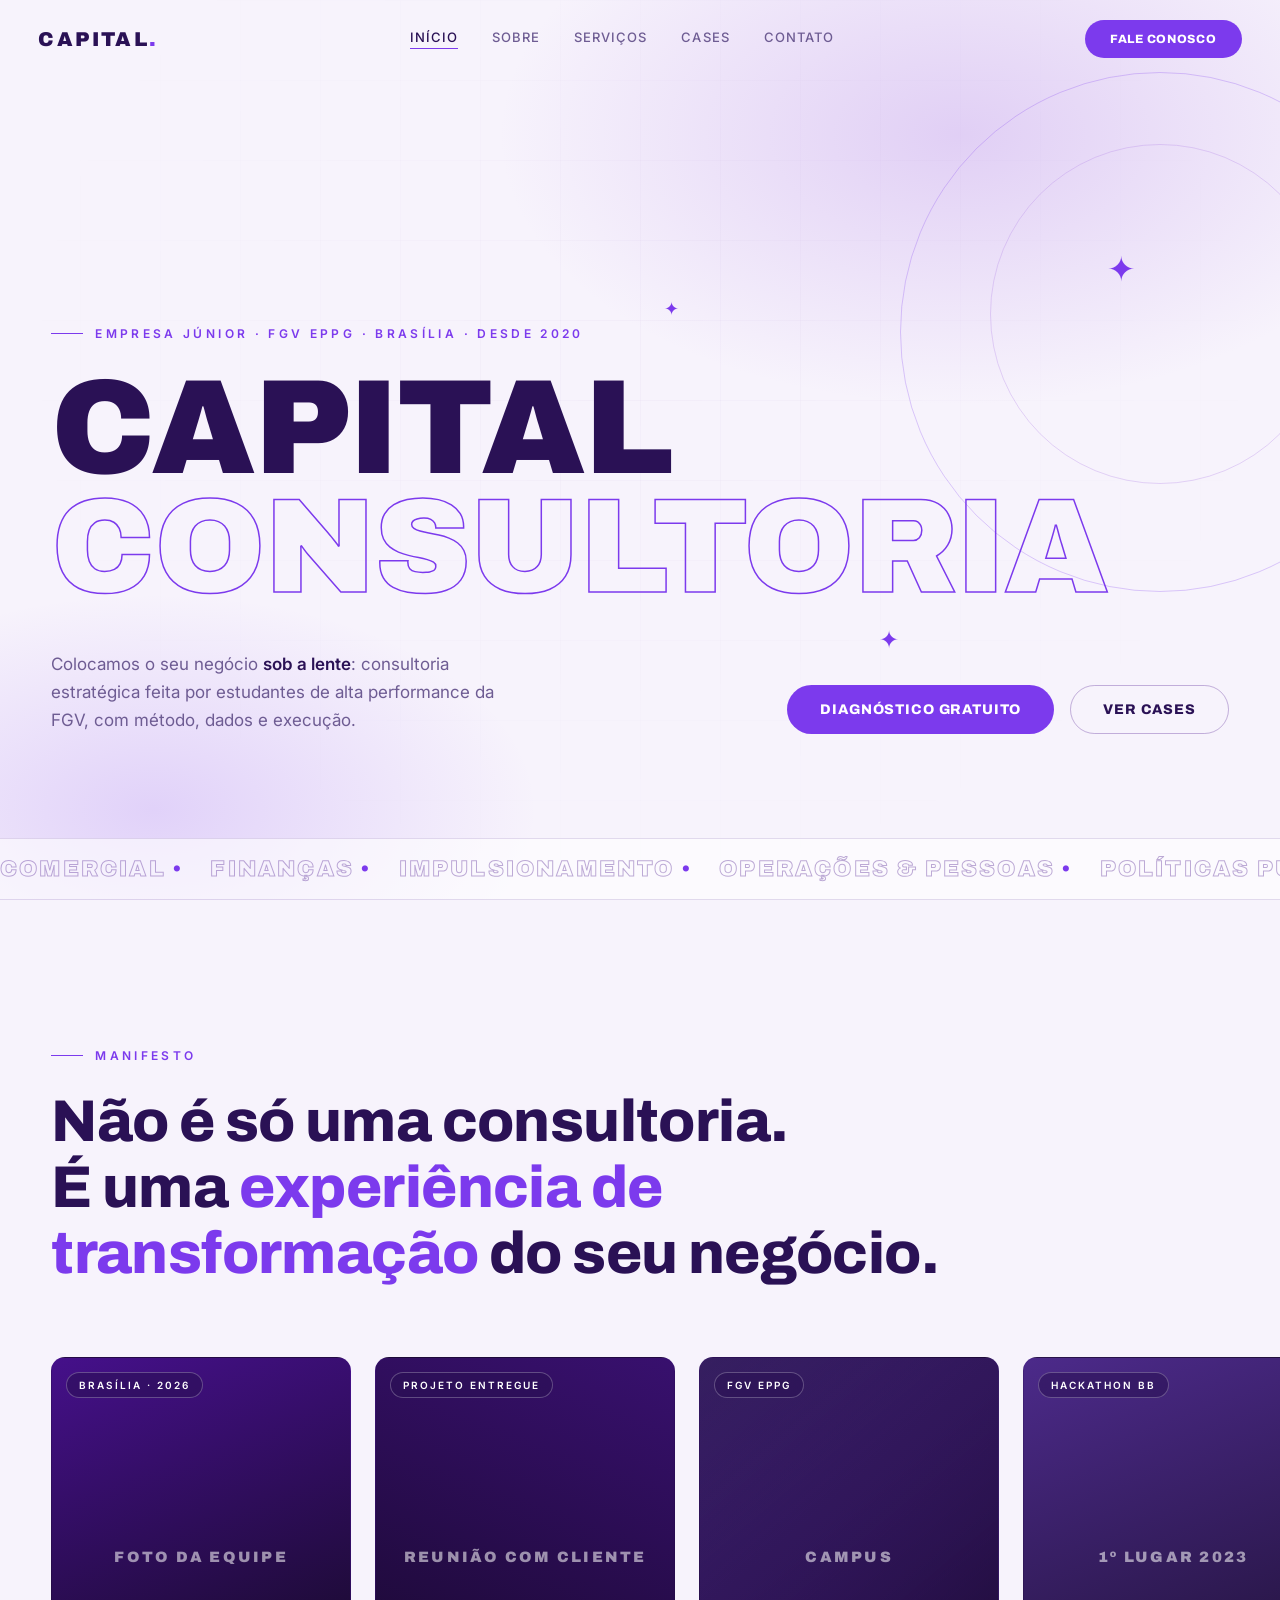
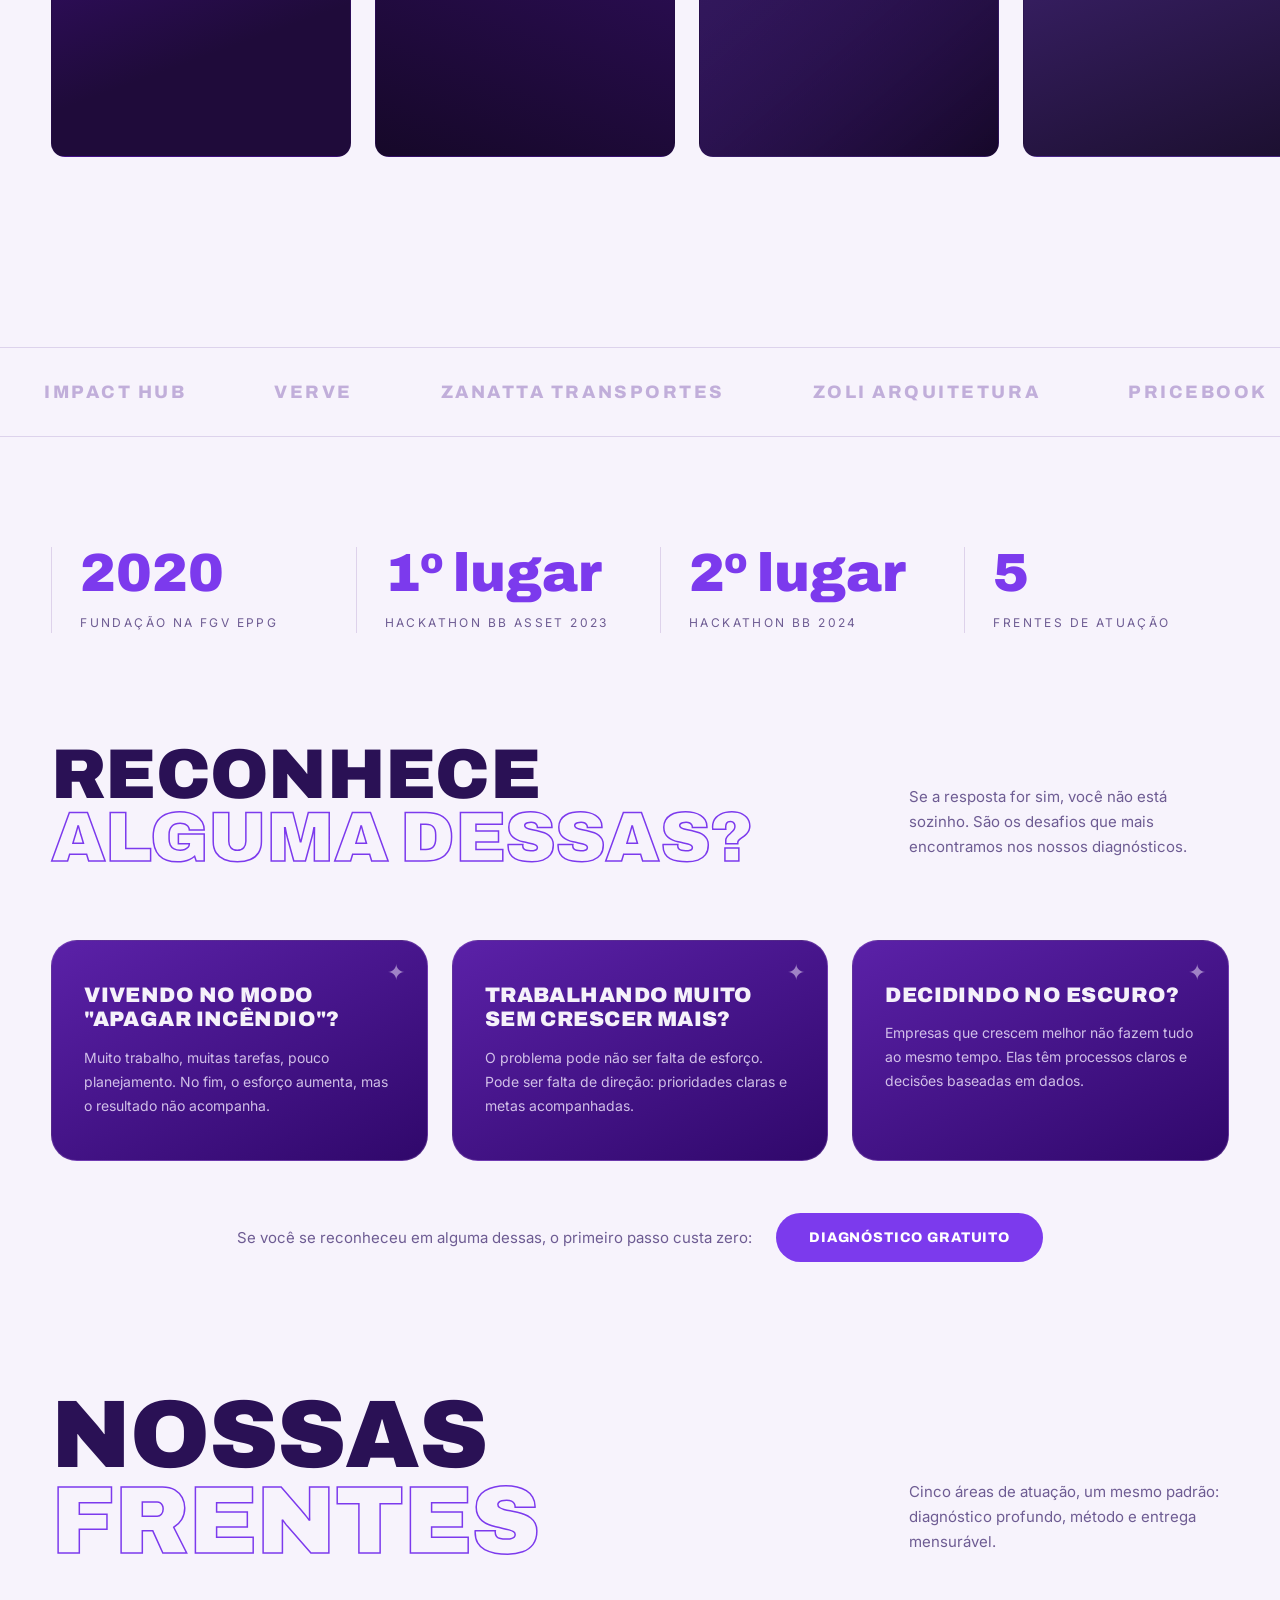
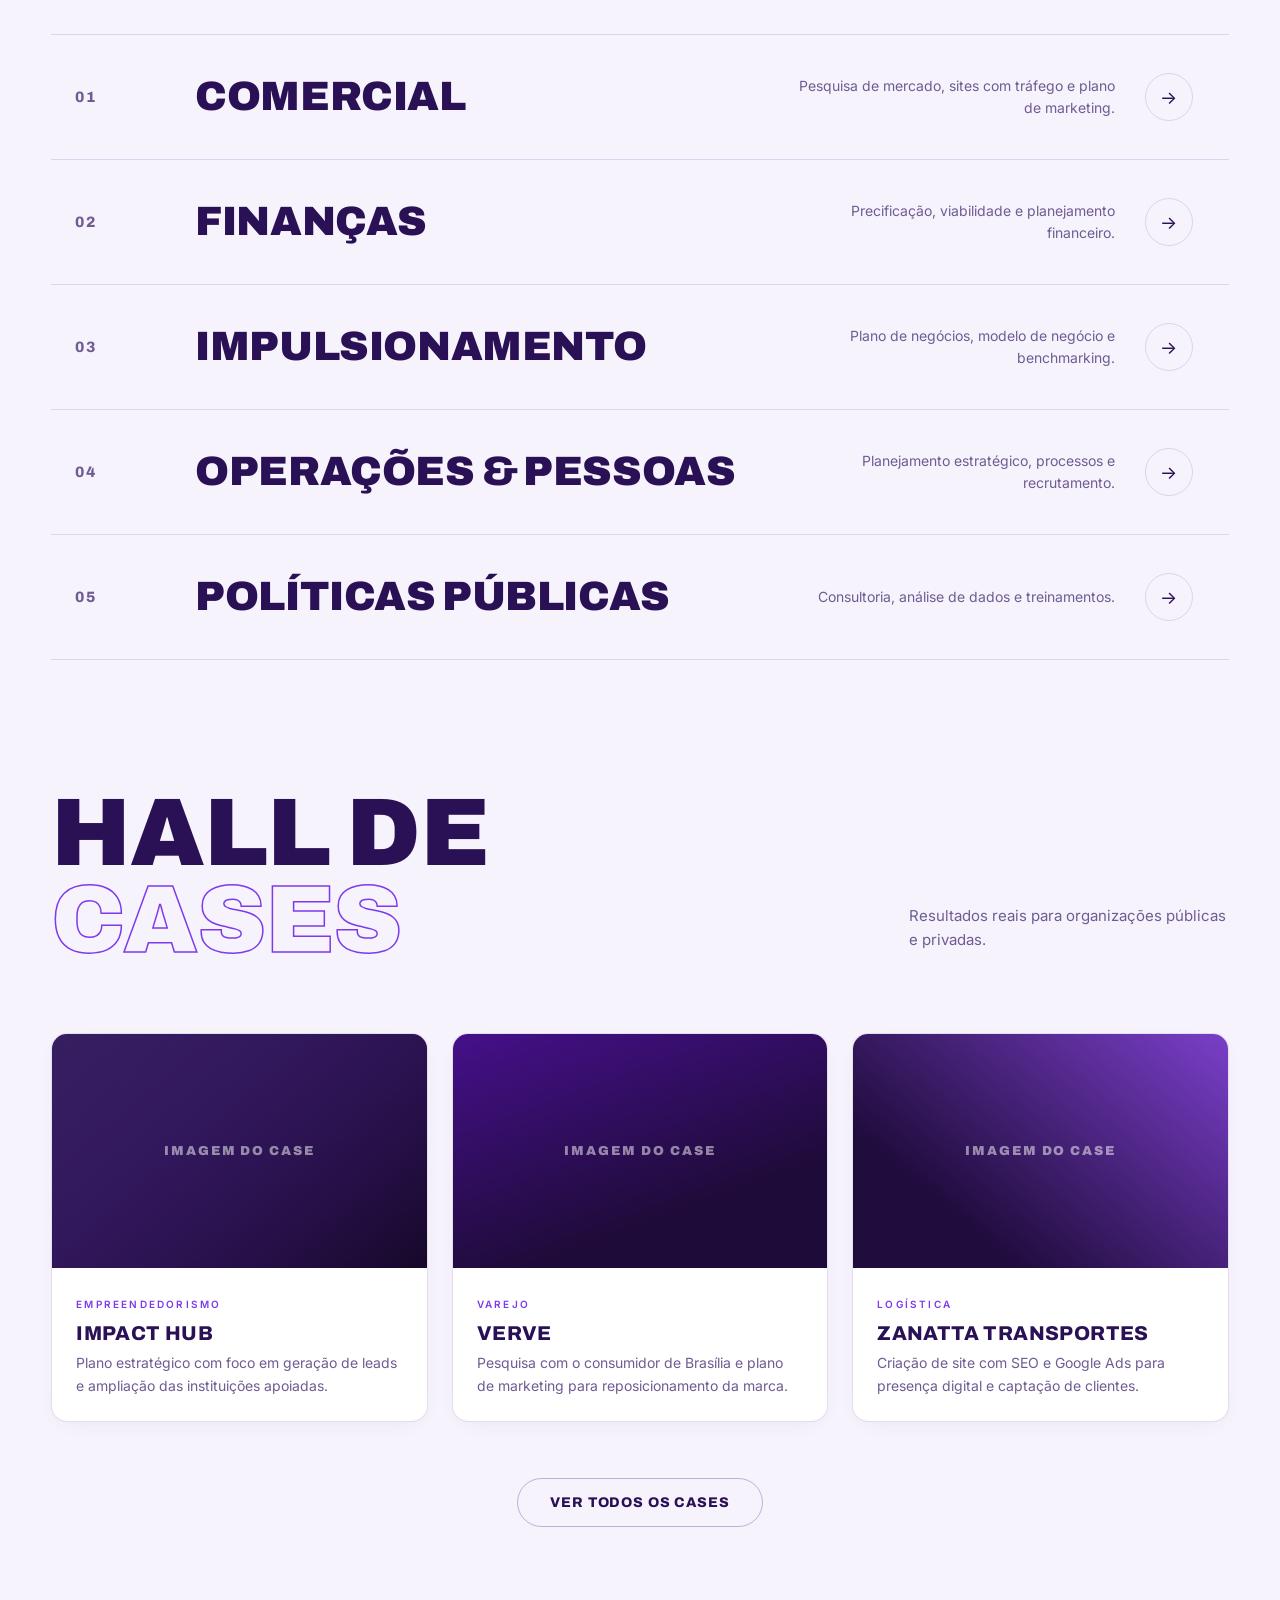
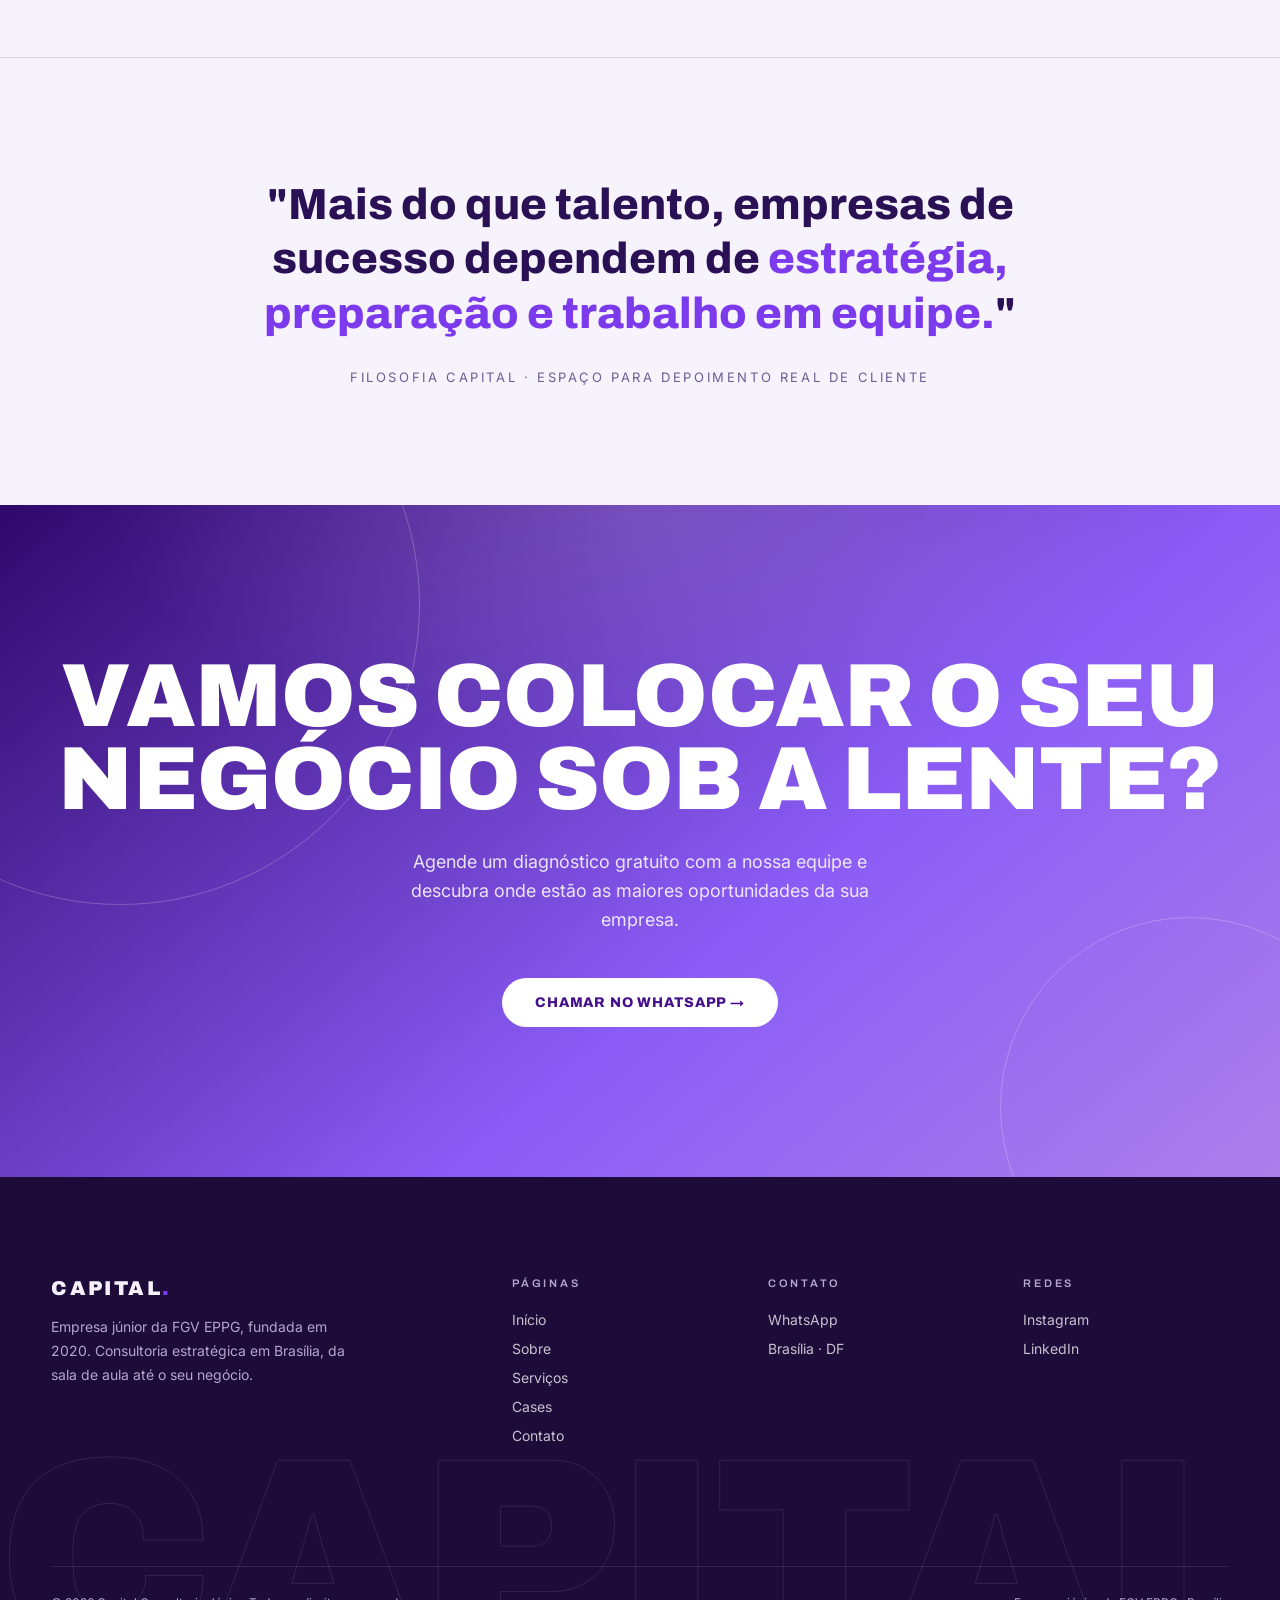
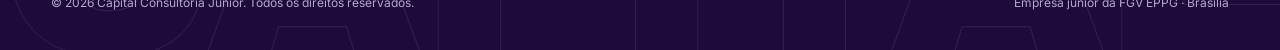
==== index.html @ 6ed82683 "Commit base" ====
<!DOCTYPE html>
<html lang="pt-BR">
<head>
<meta charset="UTF-8">
<meta name="viewport" content="width=device-width, initial-scale=1.0">
<title>Capital Consultoria Júnior — Empresa Júnior FGV EPPG em Brasília</title>
<meta name="description" content="Consultoria estratégica em Comercial, Finanças, Impulsionamento de Negócios, Operações e Políticas Públicas. Empresa júnior da FGV EPPG, Brasília, desde 2020.">
<link rel="preconnect" href="https://fonts.googleapis.com">
<link rel="preconnect" href="https://fonts.gstatic.com" crossorigin>
<link href="https://fonts.googleapis.com/css2?family=Archivo:wght@400;600;800;900&family=Inter:wght@400;500;600&display=swap" rel="stylesheet">
<link rel="stylesheet" href="/css/style.css">
</head>
<body>
<nav id="nav">
  <div class="nav-inner">
    <a href="/" class="logo">CAPITAL<span>.</span></a>
    <div class="nav-links">
      <a href="/" class="active">Início</a>
      <a href="/sobre" >Sobre</a>
      <a href="/servicos" >Serviços</a>
      <a href="/cases" >Cases</a>
      <a href="/contato" >Contato</a>
    </div>
    <a href="https://wa.me/556199648454" class="btn btn-primary nav-cta">Fale conosco</a>
    <button class="burger" id="burger" aria-label="Abrir menu">≡</button>
  </div>
</nav>
<div class="mobile-menu" id="mobileMenu">
  <a href="/">Início</a>
  <a href="/sobre">Sobre</a>
  <a href="/servicos">Serviços</a>
  <a href="/cases">Cases</a>
  <a href="/contato">Contato</a>
</div>

<main>
  <header class="hero">
    <div class="hero-bg"></div>
    <div class="hero-grid-lines"></div>
    <div class="lens" style="width:520px;height:520px;top:8%;right:-140px"></div>
    <div class="lens l2" style="width:340px;height:340px;top:16%;right:-50px"></div>
    <div class="wrap hero-content">
      <span class="spark" style="top:-70px;right:8%;font-size:34px">✦</span>
      <span class="spark" style="top:-20px;left:52%;font-size:18px;animation-delay:1.1s">✦</span>
      <span class="spark" style="bottom:120px;right:28%;font-size:24px;animation-delay:2s">✦</span>
      <span class="eyebrow">Empresa Júnior · FGV EPPG · Brasília · desde 2020</span>
      <h1>
        <span class="line"><span>Capital</span></span>
        <span class="line"><span class="outline">Consultoria</span></span>
      </h1>
      <div class="hero-sub-row">
        <p class="hero-sub">Colocamos o seu negócio <strong>sob a lente</strong>: consultoria estratégica feita por estudantes de alta performance da FGV, com método, dados e execução.</p>
        <div class="hero-ctas">
          <a href="/contato" class="btn btn-primary">Diagnóstico gratuito</a>
          <a href="/cases" class="btn btn-ghost">Ver cases</a>
        </div>
      </div>
    </div>
    <div class="marquee">
      <div class="marquee-track" aria-hidden="true">
        <span>Comercial <b>•</b> Finanças <b>•</b> Impulsionamento <b>•</b> Operações &amp; Pessoas <b>•</b> Políticas Públicas <b>•</b> </span>
        <span>Comercial <b>•</b> Finanças <b>•</b> Impulsionamento <b>•</b> Operações &amp; Pessoas <b>•</b> Políticas Públicas <b>•</b> </span>
      </div>
    </div>
  </header>

  <section class="manifesto">
    <div class="wrap">
      <span class="eyebrow reveal">Manifesto</span>
      <h2 class="reveal" style="margin-top:26px">Não é só uma consultoria.<br>É uma <em>experiência de transformação</em> do seu negócio.</h2>
    </div>
    <div class="strip-wrap">
      <div class="strip" id="strip">
        <div class="polaroid g1"><span class="tag">Brasília · 2026</span><div class="ph">Foto da equipe</div></div>
        <div class="polaroid g2"><span class="tag">Projeto entregue</span><div class="ph">Reunião com cliente</div></div>
        <div class="polaroid g3"><span class="tag">FGV EPPG</span><div class="ph">Campus</div></div>
        <div class="polaroid g4"><span class="tag">Hackathon BB</span><div class="ph">1º lugar 2023</div></div>
        <div class="polaroid g5"><span class="tag">Diretoria Comercial</span><div class="ph">Bastidores</div></div>
        <div class="polaroid g6"><span class="tag">Treinamentos</span><div class="ph">Capacitação</div></div>
        <div class="polaroid g1"><span class="tag">Célula de projetos</span><div class="ph">Time em ação</div></div>
      </div>
    </div>
  </section>

  <div class="logo-marquee">
    <div class="logo-track" aria-hidden="true"><span>Impact Hub</span><span>Verve</span><span>Zanatta Transportes</span><span>Zoli Arquitetura</span><span>Pricebook</span><span>Clínica Holos</span><span>BySolution</span><span>Impact Hub</span><span>Verve</span><span>Zanatta Transportes</span><span>Zoli Arquitetura</span><span>Pricebook</span><span>Clínica Holos</span><span>BySolution</span></div>
  </div>

  <section class="numbers" style="border-top:none">
    <div class="wrap numbers-grid">
      <div class="num-item reveal"><div class="big txt">2020</div><p>Fundação na FGV EPPG</p></div>
      <div class="num-item reveal"><div class="big txt">1º lugar</div><p>Hackathon BB Asset 2023</p></div>
      <div class="num-item reveal"><div class="big txt">2º lugar</div><p>Hackathon BB 2024</p></div>
      <div class="num-item reveal"><div class="big txt">5</div><p>Frentes de atuação</p></div>
    </div>
  </section>

  <section class="pains">
    <div class="wrap">
      <div class="sec-head">
        <h2 class="sec-title reveal" style="font-size:clamp(34px,5.5vw,72px)">Reconhece<br><span class="outline">alguma dessas?</span></h2>
        <p class="note reveal">Se a resposta for sim, você não está sozinho. São os desafios que mais encontramos nos nossos diagnósticos.</p>
      </div>
      <div class="pain-cards">
        <div class="pain reveal"><span class="st">✦</span><h3>Vivendo no modo "apagar incêndio"?</h3><p>Muito trabalho, muitas tarefas, pouco planejamento. No fim, o esforço aumenta, mas o resultado não acompanha.</p></div>
        <div class="pain reveal"><span class="st">✦</span><h3>Trabalhando muito sem crescer mais?</h3><p>O problema pode não ser falta de esforço. Pode ser falta de direção: prioridades claras e metas acompanhadas.</p></div>
        <div class="pain reveal"><span class="st">✦</span><h3>Decidindo no escuro?</h3><p>Empresas que crescem melhor não fazem tudo ao mesmo tempo. Elas têm processos claros e decisões baseadas em dados.</p></div>
      </div>
      <div class="pains-cta reveal">
        <p>Se você se reconheceu em alguma dessas, o primeiro passo custa zero:</p>
        <a href="/contato" class="btn btn-primary">Diagnóstico gratuito</a>
      </div>
    </div>
  </section>

  <section class="section" style="padding-top:0">
    <div class="wrap">
      <div class="sec-head">
        <h2 class="sec-title reveal">Nossas<br><span class="outline">Frentes</span></h2>
        <p class="note reveal">Cinco áreas de atuação, um mesmo padrão: diagnóstico profundo, método e entrega mensurável.</p>
      </div>
      <div class="svc-list reveal">
        <a class="svc-row" href="/servicos#comercial"><span class="svc-num">01</span><span class="svc-name">Comercial</span><span class="svc-desc">Pesquisa de mercado, sites com tráfego e plano de marketing.</span><span class="svc-arrow">→</span></a>
        <a class="svc-row" href="/servicos#financas"><span class="svc-num">02</span><span class="svc-name">Finanças</span><span class="svc-desc">Precificação, viabilidade e planejamento financeiro.</span><span class="svc-arrow">→</span></a>
        <a class="svc-row" href="/servicos#impulsionamento"><span class="svc-num">03</span><span class="svc-name">Impulsionamento</span><span class="svc-desc">Plano de negócios, modelo de negócio e benchmarking.</span><span class="svc-arrow">→</span></a>
        <a class="svc-row" href="/servicos#operacoes"><span class="svc-num">04</span><span class="svc-name">Operações &amp; Pessoas</span><span class="svc-desc">Planejamento estratégico, processos e recrutamento.</span><span class="svc-arrow">→</span></a>
        <a class="svc-row" href="/servicos#politicas"><span class="svc-num">05</span><span class="svc-name">Políticas Públicas</span><span class="svc-desc">Consultoria, análise de dados e treinamentos.</span><span class="svc-arrow">→</span></a>
      </div>
    </div>
  </section>

  <section class="section" style="padding-top:0">
    <div class="wrap">
      <div class="sec-head">
        <h2 class="sec-title reveal">Hall de<br><span class="outline">Cases</span></h2>
        <p class="note reveal">Resultados reais para organizações públicas e privadas.</p>
      </div>
      <div class="cases-grid">
        <a class="case-card reveal" href="/cases"><div class="case-media g3"><span class="ph">Imagem do case</span></div><div class="case-body"><span class="case-tag">Empreendedorismo</span><h3>Impact Hub</h3><p>Plano estratégico com foco em geração de leads e ampliação das instituições apoiadas.</p></div></a>
        <a class="case-card reveal" href="/cases"><div class="case-media g1"><span class="ph">Imagem do case</span></div><div class="case-body"><span class="case-tag">Varejo</span><h3>Verve</h3><p>Pesquisa com o consumidor de Brasília e plano de marketing para reposicionamento da marca.</p></div></a>
        <a class="case-card reveal" href="/cases"><div class="case-media g5"><span class="ph">Imagem do case</span></div><div class="case-body"><span class="case-tag">Logística</span><h3>Zanatta Transportes</h3><p>Criação de site com SEO e Google Ads para presença digital e captação de clientes.</p></div></a>
      </div>
      <div style="display:flex;justify-content:center;margin-top:56px" class="reveal"><a href="/cases" class="btn btn-ghost">Ver todos os cases</a></div>
    </div>
  </section>

  <section class="quote">
    <div class="wrap">
      <blockquote class="reveal">"Mais do que talento, empresas de sucesso dependem de <em>estratégia, preparação e trabalho em equipe.</em>"</blockquote>
      <p class="who reveal">Filosofia Capital · espaço para depoimento real de cliente</p>
    </div>
  </section>

  <section class="cta">
    <div class="lens" style="width:600px;height:600px;top:-200px;left:-180px"></div>
    <div class="lens" style="width:380px;height:380px;bottom:-120px;right:-100px"></div>
    <div class="wrap">
      <h2 class="reveal">Vamos colocar o seu<br>negócio sob a lente?</h2>
      <p class="reveal">Agende um diagnóstico gratuito com a nossa equipe e descubra onde estão as maiores oportunidades da sua empresa.</p>
      <a href="https://wa.me/556199648454" class="btn reveal">Chamar no WhatsApp →</a>
    </div>
  </section>
</main>
<footer>
  <div class="watermark">Capital</div>
  <div class="wrap">
    <div class="footer-grid">
      <div class="footer-brand">
        <a href="/" class="logo">CAPITAL<span>.</span></a>
        <p>Empresa júnior da FGV EPPG, fundada em 2020. Consultoria estratégica em Brasília, da sala de aula até o seu negócio.</p>
      </div>
      <div><h4>Páginas</h4><ul>
        <li><a href="/">Início</a></li>
        <li><a href="/sobre">Sobre</a></li>
        <li><a href="/servicos">Serviços</a></li>
        <li><a href="/cases">Cases</a></li>
        <li><a href="/contato">Contato</a></li>
      </ul></div>
      <div><h4>Contato</h4><ul>
        <li><a href="https://wa.me/556199648454">WhatsApp</a></li>
        <li><a href="/contato">Brasília · DF</a></li>
      </ul></div>
      <div><h4>Redes</h4><ul>
        <li><a href="https://www.instagram.com/capitalconsultoriajr/" target="_blank" rel="noopener">Instagram</a></li>
        <li><a href="https://www.linkedin.com/company/capital-consultoria-j%C3%BAnior/" target="_blank" rel="noopener">LinkedIn</a></li>
      </ul></div>
    </div>
    <div class="copyright">
      <span>© 2026 Capital Consultoria Júnior. Todos os direitos reservados.</span>
      <span>Empresa júnior da FGV EPPG · Brasília</span>
    </div>
  </div>
</footer>
<script src="/js/main.js"></script>
</body>
</html>
---- css/style.css ----
:root{
  --bg:#F7F3FC;            /* off-white lilás, base clara */
  --bg-2:#FFFFFF;
  --purple:#7C3AED;        /* roxo vibrante para CTAs e destaques */
  --purple-brand:#45108A;  /* roxo institucional dos posts (#300078-#480078) */
  --purple-deep:#30086B;
  --lilac:#B78CE8;         /* lilás dos posts */
  --lilac-light:#E9DDF8;
  --white:#2A1155;         /* cor de texto principal (roxo tinta) */
  --gray:#6E5C93;
  --line:rgba(69,16,138,.14);
}
*{margin:0;padding:0;box-sizing:border-box}
body{background:var(--bg);color:var(--white);font-family:'Inter',sans-serif;overflow-x:hidden;-webkit-font-smoothing:antialiased}
::selection{background:var(--purple);color:#fff}
h1,h2,h3,h4,.display{font-family:'Archivo',sans-serif}
a{color:inherit;text-decoration:none}
.wrap{width:min(1280px,92vw);margin:0 auto}
.eyebrow{font-size:12px;letter-spacing:.28em;text-transform:uppercase;color:var(--purple);font-weight:600;display:inline-flex;align-items:center;gap:12px}
.eyebrow::before{content:"";width:32px;height:1px;background:var(--purple)}
.outline{color:transparent;-webkit-text-stroke:1.5px var(--purple)}
.btn{display:inline-flex;align-items:center;gap:10px;padding:16px 32px;border-radius:999px;font-family:'Archivo',sans-serif;font-weight:800;font-size:14px;letter-spacing:.06em;text-transform:uppercase;transition:all .3s cubic-bezier(.4,0,.2,1);cursor:pointer;border:1.5px solid transparent}
.btn-primary{background:var(--purple);color:#fff}
.btn-primary:hover{background:transparent;border-color:var(--purple);color:var(--purple);transform:translateY(-2px)}
.btn-ghost{border-color:rgba(69,16,138,.3);color:var(--white)}
.btn-ghost:hover{border-color:var(--purple);color:var(--purple);transform:translateY(-2px)}

/* nav */
nav{position:fixed;inset:0 0 auto 0;z-index:100;transition:.4s;border-bottom:1px solid transparent}
nav.scrolled{background:rgba(247,243,252,.82);backdrop-filter:blur(16px);border-color:var(--line)}
.nav-inner{width:min(1400px,94vw);margin:0 auto;display:flex;align-items:center;justify-content:space-between;padding:20px 0}
.logo{font-family:'Archivo',sans-serif;font-weight:900;font-size:20px;letter-spacing:.12em}
.logo span{color:var(--purple)}
.nav-links{display:flex;gap:34px;font-size:13px;font-weight:500;letter-spacing:.08em;text-transform:uppercase}
.nav-links a{color:var(--gray);transition:color .25s;position:relative;padding-bottom:4px}
.nav-links a::after{content:"";position:absolute;left:0;bottom:0;width:0;height:1.5px;background:var(--purple);transition:width .3s}
.nav-links a:hover,.nav-links a.active{color:var(--white)}
.nav-links a.active::after,.nav-links a:hover::after{width:100%}
.nav-cta{padding:11px 24px;font-size:12px}
.burger{display:none;background:none;border:none;color:var(--white);font-size:28px;cursor:pointer;line-height:1}
.mobile-menu{display:none;position:fixed;inset:0;background:rgba(247,243,252,.97);z-index:99;flex-direction:column;align-items:center;justify-content:center;gap:34px}
.mobile-menu.open{display:flex}
.mobile-menu a{font-family:'Archivo',sans-serif;font-weight:900;font-size:32px;text-transform:uppercase;color:var(--white)}
.mobile-menu a:hover{color:var(--purple)}

/* router pages */


/* page headers (internal pages) */
.page-head{padding:190px 0 70px;position:relative;overflow:hidden;border-bottom:1px solid var(--line)}
.page-head::before{content:"";position:absolute;inset:0;background:radial-gradient(ellipse 55% 60% at 80% 0%,rgba(183,140,232,.3),transparent 60%);pointer-events:none}
.page-head h1{font-size:clamp(48px,8.5vw,120px);font-weight:900;text-transform:uppercase;line-height:.9;letter-spacing:-.01em;margin-top:24px}
.page-head p.lead{margin-top:28px;max-width:560px;color:var(--gray);font-size:17px;line-height:1.7}

/* hero (home) */
.hero{min-height:100svh;display:flex;flex-direction:column;justify-content:flex-end;position:relative;padding-top:120px}
.hero-bg{position:absolute;inset:0;pointer-events:none;background:radial-gradient(ellipse 60% 50% at 75% 15%,rgba(183,140,232,.35),transparent 60%),radial-gradient(ellipse 50% 40% at 12% 90%,rgba(124,58,237,.18),transparent 60%)}
.hero-grid-lines{position:absolute;inset:0;pointer-events:none;opacity:.5;background-image:linear-gradient(rgba(69,16,138,.05) 1px,transparent 1px),linear-gradient(90deg,rgba(69,16,138,.05) 1px,transparent 1px);background-size:80px 80px;mask-image:radial-gradient(ellipse at 50% 40%,black,transparent 75%);-webkit-mask-image:radial-gradient(ellipse at 50% 40%,black,transparent 75%)}
.hero-content{position:relative;z-index:2;padding-bottom:40px}
.hero .eyebrow{margin-bottom:28px}
.hero h1{font-weight:900;text-transform:uppercase;line-height:.88;font-size:clamp(52px,10.5vw,150px);letter-spacing:-.015em}
.hero h1 .line{display:block;overflow:hidden}
.hero h1 .line>span{display:inline-block;animation:lineUp 1.1s cubic-bezier(.16,1,.3,1) both}
.hero h1 .line:nth-child(2)>span{animation-delay:.12s}
@keyframes lineUp{from{transform:translateY(110%)}to{transform:none}}
.hero-sub-row{display:flex;align-items:flex-end;justify-content:space-between;gap:40px;margin-top:44px;flex-wrap:wrap;animation:fadeUp 1s .5s ease both}
@keyframes fadeUp{from{opacity:0;transform:translateY(24px)}to{opacity:1;transform:none}}
.hero-sub{max-width:460px;color:var(--gray);font-size:17px;line-height:1.65}
.hero-sub strong{color:var(--white);font-weight:600}
.hero-ctas{display:flex;gap:16px;flex-wrap:wrap}

/* marquee */
.marquee{border-top:1px solid var(--line);border-bottom:1px solid var(--line);overflow:hidden;padding:18px 0;margin-top:64px;position:relative;z-index:2;background:rgba(255,255,255,.6)}
.marquee-track{display:flex;width:max-content;animation:marquee 28s linear infinite}
.marquee-track span{font-family:'Archivo',sans-serif;font-weight:900;text-transform:uppercase;font-size:22px;letter-spacing:.1em;white-space:nowrap;padding-right:20px;color:transparent;-webkit-text-stroke:1px rgba(69,16,138,.35)}
.marquee-track span b{color:var(--purple);-webkit-text-stroke:0;padding-right:20px}
@keyframes marquee{to{transform:translateX(-50%)}}

/* manifesto + strip */
.manifesto{padding:140px 0 90px}
.manifesto h2{font-size:clamp(30px,4.6vw,62px);font-weight:800;line-height:1.12;max-width:1000px;letter-spacing:-.01em}
.manifesto h2 em{font-style:normal;color:var(--purple)}
.strip-wrap{overflow:hidden;padding:70px 0 0}
.strip{display:flex;gap:24px;width:max-content;padding:0 4vw;will-change:transform}
.polaroid{width:300px;flex-shrink:0;border-radius:14px;overflow:hidden;border:1px solid var(--line);position:relative;aspect-ratio:3/4;transition:transform .4s cubic-bezier(.4,0,.2,1)}
.polaroid:hover{transform:translateY(-10px) rotate(-1deg)}
.polaroid .ph{position:absolute;inset:0;display:flex;align-items:center;justify-content:center;font-family:'Archivo',sans-serif;font-weight:900;font-size:15px;letter-spacing:.15em;text-transform:uppercase;color:rgba(255,255,255,.55);text-align:center;padding:20px}
.polaroid .tag{position:absolute;top:14px;left:14px;z-index:2;font-size:10px;letter-spacing:.2em;text-transform:uppercase;font-weight:600;color:#fff;background:rgba(42,17,85,.55);backdrop-filter:blur(6px);padding:6px 12px;border-radius:999px;border:1px solid rgba(255,255,255,.25)}
.g1{background:linear-gradient(160deg,#45108A,#1F0B3A 70%)}
.g2{background:linear-gradient(200deg,#38106E,#160829)}
.g3{background:linear-gradient(140deg,#8B5CF644,#160829),linear-gradient(320deg,#45108A,#160829)}
.g4{background:linear-gradient(160deg,#4C2A8A,#1B0F2E)}
.g5{background:linear-gradient(220deg,#7A3FC9,#200C3D 75%)}
.g6{background:linear-gradient(160deg,#C29AE0,#5B21A8 80%)}

/* numbers */
.numbers{padding:110px 0;border-top:1px solid var(--line)}
.numbers-grid{display:grid;grid-template-columns:repeat(4,1fr);gap:40px}
.num-item{border-left:1px solid var(--line);padding-left:28px}
.num-item .big{font-family:'Archivo',sans-serif;font-weight:900;font-size:clamp(44px,5vw,72px);color:var(--purple);line-height:1}
.num-item .big sup{font-size:.5em;vertical-align:super;margin-right:2px}
.num-item p{margin-top:12px;font-size:12px;letter-spacing:.2em;text-transform:uppercase;color:var(--gray);line-height:1.7}

/* section head */
.section{padding:130px 0}
.sec-head{margin-bottom:70px;display:flex;justify-content:space-between;align-items:flex-end;gap:30px;flex-wrap:wrap}
.sec-title{font-size:clamp(44px,7.5vw,104px);font-weight:900;text-transform:uppercase;line-height:.9;letter-spacing:-.01em}
.sec-head .note{max-width:320px;color:var(--gray);font-size:15px;line-height:1.65;padding-bottom:10px}

/* service rows */
.svc-list{border-top:1px solid var(--line)}
.svc-row{display:grid;grid-template-columns:90px 1fr auto 60px;align-items:center;gap:30px;padding:38px 24px;border-bottom:1px solid var(--line);position:relative;overflow:hidden;cursor:pointer}
.svc-row{transition:background .35s ease}
.svc-row:hover{background:var(--purple)}
.svc-row>*{position:relative;z-index:1;transition:color .35s}
.svc-num{font-family:'Archivo',sans-serif;font-weight:800;color:var(--gray);font-size:15px;letter-spacing:.1em}
.svc-name{font-family:'Archivo',sans-serif;font-weight:900;text-transform:uppercase;font-size:clamp(22px,3.2vw,42px);line-height:1;letter-spacing:-.01em}
.svc-desc{color:var(--gray);font-size:14px;max-width:320px;line-height:1.6;text-align:right}
.svc-arrow{width:48px;height:48px;border:1.5px solid var(--line);border-radius:50%;display:flex;align-items:center;justify-content:center;font-size:18px;transition:transform .35s,border-color .35s}
.svc-row:hover .svc-num,.svc-row:hover .svc-desc{color:rgba(255,255,255,.8)}
.svc-row:hover .svc-name{color:#fff}
.svc-row:hover .svc-arrow{border-color:rgba(255,255,255,.5);color:#fff;transform:rotate(-45deg)}

/* service detail blocks (services page) */
.svc-detail{display:grid;grid-template-columns:1fr 1.2fr;gap:60px;padding:80px 0;border-bottom:1px solid var(--line);align-items:start}
.svc-detail:last-of-type{border-bottom:none}
.svc-detail .idx{font-family:'Archivo',sans-serif;font-weight:800;color:var(--purple);letter-spacing:.14em;font-size:14px}
.svc-detail h2{font-size:clamp(30px,4vw,54px);font-weight:900;text-transform:uppercase;line-height:.95;margin-top:14px}
.svc-detail .who{margin-top:22px;color:var(--gray);font-size:14px;line-height:1.7;max-width:360px}
.svc-detail .who strong{color:var(--white)}
.svc-detail .body p{color:var(--gray);font-size:16px;line-height:1.75;margin-bottom:20px}
.svc-detail .body p strong{color:var(--white);font-weight:600}
.chips{display:flex;flex-wrap:wrap;gap:10px;margin-top:8px}
.chip{font-size:12px;letter-spacing:.08em;text-transform:uppercase;font-weight:600;border:1px solid var(--line);border-radius:999px;padding:9px 16px;color:var(--gray);transition:.3s}
.chip:hover{border-color:var(--purple);color:var(--purple)}

/* cases */
.cases-grid{display:grid;grid-template-columns:repeat(3,1fr);gap:24px}
.case-card{border:1px solid var(--line);border-radius:16px;overflow:hidden;background:var(--bg-2);box-shadow:0 6px 24px -12px rgba(69,16,138,.12);transition:transform .4s,border-color .4s,box-shadow .4s;cursor:pointer}
.case-card:hover{transform:translateY(-8px);border-color:rgba(124,58,237,.5);box-shadow:0 24px 60px -20px rgba(124,58,237,.3)}
.case-media{aspect-ratio:16/10;position:relative;display:flex;align-items:center;justify-content:center}
.case-media .ph{font-family:'Archivo',sans-serif;font-weight:900;letter-spacing:.15em;text-transform:uppercase;font-size:13px;color:rgba(255,255,255,.5)}
.case-body{padding:24px}
.case-tag{font-size:10px;letter-spacing:.22em;text-transform:uppercase;font-weight:600;color:var(--purple)}
.case-body h3{font-size:20px;font-weight:800;margin:10px 0 8px;text-transform:uppercase;letter-spacing:.02em}
.case-body p{color:var(--gray);font-size:14px;line-height:1.6}

/* methodology steps */
.steps{display:grid;grid-template-columns:repeat(4,1fr);gap:24px;margin-top:70px}
.step{border:1px solid var(--line);border-radius:16px;padding:32px 26px;background:var(--bg-2);transition:border-color .3s,transform .3s}
.step:hover{border-color:rgba(124,58,237,.5);transform:translateY(-6px)}
.step .n{font-family:'Archivo',sans-serif;font-weight:900;font-size:40px;color:transparent;-webkit-text-stroke:1.5px var(--purple)}
.step h3{font-size:17px;font-weight:800;text-transform:uppercase;margin:18px 0 10px;letter-spacing:.04em}
.step p{color:var(--gray);font-size:14px;line-height:1.65}

/* quote */
.quote{padding:120px 0;border-top:1px solid var(--line);text-align:center}
.quote blockquote{font-family:'Archivo',sans-serif;font-weight:800;font-size:clamp(24px,3.4vw,44px);line-height:1.25;max-width:900px;margin:0 auto}
.quote blockquote em{font-style:normal;color:var(--purple)}
.quote .who{margin-top:28px;color:var(--gray);font-size:13px;letter-spacing:.2em;text-transform:uppercase}

/* about page */
.about-grid{display:grid;grid-template-columns:1.1fr .9fr;gap:70px;align-items:start}
.about-grid h2{font-size:clamp(36px,5vw,68px);font-weight:900;text-transform:uppercase;line-height:.95}
.about-grid h2 em{font-style:normal;color:transparent;-webkit-text-stroke:1.5px var(--purple)}
.about-right p{color:var(--gray);font-size:17px;line-height:1.75;margin-bottom:22px}
.about-right p strong{color:var(--white);font-weight:600}
.values{display:grid;grid-template-columns:repeat(3,1fr);gap:24px;margin-top:70px}
.value{border-top:2px solid var(--purple);padding-top:26px}
.value h3{font-size:18px;font-weight:800;text-transform:uppercase;letter-spacing:.05em;margin-bottom:12px}
.value p{color:var(--gray);font-size:14px;line-height:1.7}
.dirs{display:grid;grid-template-columns:repeat(3,1fr);gap:24px}
.dir{border:1px solid var(--line);border-radius:16px;padding:30px 26px;background:var(--bg-2);transition:.3s}
.dir:hover{border-color:rgba(124,58,237,.5);transform:translateY(-6px)}
.dir .ic{color:#fff;width:44px;height:44px;border-radius:12px;background:linear-gradient(140deg,var(--purple),var(--purple-brand));display:flex;align-items:center;justify-content:center;font-size:20px;margin-bottom:20px}
.dir h3{font-size:16px;font-weight:800;text-transform:uppercase;letter-spacing:.05em;margin-bottom:10px}
.dir p{color:var(--gray);font-size:14px;line-height:1.65}
.logo-marquee{margin-top:100px;border-top:1px solid var(--line);border-bottom:1px solid var(--line);overflow:hidden;padding:34px 0}
.logo-track{display:flex;width:max-content;animation:marquee 22s linear infinite;align-items:center}
.logo-track span{font-family:'Archivo',sans-serif;font-weight:800;font-size:18px;letter-spacing:.14em;text-transform:uppercase;color:rgba(69,16,138,.3);padding:0 44px;white-space:nowrap;transition:color .3s}
.logo-track span:hover{color:var(--purple)}

/* contact */
.contact-grid{display:grid;grid-template-columns:1fr 1fr;gap:70px;align-items:start}
.contact-cards{display:grid;gap:18px}
.ccard{border:1px solid var(--line);border-radius:16px;padding:26px;background:var(--bg-2);display:flex;align-items:center;gap:20px;transition:.3s}
.ccard:hover{border-color:rgba(124,58,237,.55);transform:translateX(6px)}
.ccard .ic{color:#fff;width:48px;height:48px;flex-shrink:0;border-radius:12px;background:linear-gradient(140deg,var(--purple),var(--purple-brand));display:flex;align-items:center;justify-content:center;font-size:20px}
.ccard h3{font-size:15px;font-weight:800;text-transform:uppercase;letter-spacing:.06em}
.ccard p{color:var(--gray);font-size:14px;margin-top:4px}
.form{display:grid;gap:16px}
.form label{font-size:11px;letter-spacing:.2em;text-transform:uppercase;color:var(--gray);font-weight:600}
.form input,.form textarea,.form select{background:var(--bg-2);border:1px solid var(--line);border-radius:12px;padding:16px;color:var(--white);font-family:'Inter',sans-serif;font-size:15px;transition:border-color .3s;width:100%}
.form input:focus,.form textarea:focus,.form select:focus{outline:none;border-color:var(--purple)}
.form textarea{min-height:130px;resize:vertical}
.faq{margin-top:110px}
.faq details{border-bottom:1px solid var(--line);padding:26px 0}
.faq summary{font-family:'Archivo',sans-serif;font-weight:800;font-size:18px;cursor:pointer;list-style:none;display:flex;justify-content:space-between;align-items:center;gap:20px}
.faq summary::after{content:"+";color:var(--purple);font-size:26px;transition:transform .3s}
.faq details[open] summary::after{transform:rotate(45deg)}
.faq details p{margin-top:16px;color:var(--gray);font-size:15px;line-height:1.75;max-width:760px}

/* CTA + footer */
.cta{color:#fff;padding:150px 0;text-align:center;position:relative;overflow:hidden;background:linear-gradient(140deg,#30086B 0%,#8B5CF6 60%,#C29AE0 130%)}
.cta::before{content:"";position:absolute;inset:0;background:radial-gradient(ellipse 70% 60% at 50% 0%,rgba(255,255,255,.14),transparent 60%)}
.cta .wrap{position:relative;z-index:1}
.cta h2{font-size:clamp(40px,7vw,96px);font-weight:900;text-transform:uppercase;line-height:.92;letter-spacing:-.01em}
.cta p{margin:28px auto 44px;font-size:18px;color:rgba(255,255,255,.85);max-width:520px;line-height:1.6}
.cta .btn{background:#fff;color:#45108A}
.cta .btn:hover{background:transparent;border-color:#fff;color:#fff}
footer{padding:100px 0 40px;position:relative;overflow:hidden;background:#1D0B3A;color:#F5F1FA;--white:#F5F1FA;--gray:#B4A6CC;--line:rgba(194,154,224,.16)}
.footer-grid{display:grid;grid-template-columns:2fr 1fr 1fr 1fr;gap:50px;position:relative;z-index:2}
.footer-grid h4{font-size:11px;letter-spacing:.25em;text-transform:uppercase;color:#B4A6CC;margin-bottom:22px;font-weight:600}
.footer-grid ul{list-style:none}
.footer-grid li{margin-bottom:12px;font-size:14px}
.footer-grid li a{color:rgba(255,255,255,.75);transition:color .25s}
.footer-grid li a:hover{color:var(--purple)}
.footer-brand p{color:#B4A6CC;font-size:14px;line-height:1.7;max-width:300px;margin-top:16px}
.watermark{position:absolute;bottom:-4vw;left:50%;transform:translateX(-50%);font-family:'Archivo',sans-serif;font-weight:900;text-transform:uppercase;font-size:22vw;line-height:1;letter-spacing:-.02em;white-space:nowrap;color:transparent;-webkit-text-stroke:1px rgba(194,154,224,.14);pointer-events:none;user-select:none}
.copyright{margin-top:110px;padding-top:28px;border-top:1px solid rgba(194,154,224,.16);display:flex;justify-content:space-between;gap:20px;flex-wrap:wrap;font-size:12px;color:#B4A6CC;position:relative;z-index:2}

/* reveal */
.reveal{opacity:0;transform:translateY(40px);transition:opacity .8s ease,transform .8s cubic-bezier(.16,1,.3,1)}
.reveal.in{opacity:1;transform:none}

/* responsive */
@media(max-width:1024px){
  .numbers-grid{grid-template-columns:repeat(2,1fr);gap:48px 32px}
  .cases-grid,.dirs,.steps,.values{grid-template-columns:repeat(2,1fr)}
  .about-grid,.contact-grid,.svc-detail{grid-template-columns:1fr;gap:44px}
  .footer-grid{grid-template-columns:1fr 1fr}
}
@media(max-width:760px){
  .nav-links,.nav-cta{display:none}
  .burger{display:block}
  .svc-row{grid-template-columns:50px 1fr;grid-template-rows:auto auto;gap:8px 20px;padding:30px 12px}
  .svc-desc{grid-column:2;text-align:left;max-width:100%}
  .svc-arrow{display:none}
  .cases-grid,.dirs,.steps,.values{grid-template-columns:1fr}
  .footer-grid{grid-template-columns:1fr}
  .numbers-grid{grid-template-columns:1fr 1fr;gap:36px 20px}
  .num-item{padding-left:18px}
  .section{padding:90px 0}
  .page-head{padding:150px 0 56px}
}
@media(prefers-reduced-motion:reduce){
  .marquee-track,.logo-track{animation:none}
  .reveal{opacity:1;transform:none;transition:none}
  .hero h1 .line>span,.hero-sub-row{animation:none}
}

/* sparkle stars (motivo dos posts do Instagram) */
.spark{position:absolute;color:var(--purple);pointer-events:none;user-select:none;animation:twinkle 3.4s ease-in-out infinite;z-index:1}
@keyframes twinkle{0%,100%{opacity:.25;transform:scale(.85) rotate(0deg)}50%{opacity:.8;transform:scale(1.1) rotate(18deg)}}

/* pains section (copy de dor, estilo ESTAT + posts) */
.pains{padding:0 0 130px}
.pain-cards{display:grid;grid-template-columns:repeat(3,1fr);gap:24px}
.pain{color:#F5F1FA;background:linear-gradient(155deg,#5B21A8,#30086B);border-radius:26px;padding:42px 32px;position:relative;overflow:hidden;border:1px solid rgba(194,154,224,.22);transition:transform .35s,box-shadow .35s}
.pain:hover{transform:translateY(-8px);box-shadow:0 24px 60px -24px rgba(139,92,246,.5)}
.pain .st{position:absolute;top:18px;right:22px;color:rgba(233,221,248,.55);font-size:22px}
.pain h3{font-family:'Archivo',sans-serif;font-size:21px;font-weight:900;text-transform:uppercase;line-height:1.18;letter-spacing:.02em}
.pain p{margin-top:14px;color:rgba(233,221,248,.85);font-size:14px;line-height:1.7}
.pains-cta{display:flex;align-items:center;justify-content:center;gap:24px;margin-top:52px;flex-wrap:wrap;text-align:center}
.pains-cta p{color:var(--gray);font-size:15px}
@media(max-width:1024px){.pain-cards{grid-template-columns:1fr}}

/* ---- lens signature (lupa do logo) ---- */
.lens{position:absolute;border:1.5px solid rgba(124,58,237,.25);border-radius:50%;pointer-events:none}
.lens.l2{border-color:rgba(183,140,232,.35)}
.lens-handle{position:absolute;width:2px;background:rgba(124,58,237,.25);transform-origin:top;pointer-events:none}
.cta .lens{border-color:rgba(255,255,255,.22)}
/* ---- achievements ---- */
.num-item .big.txt{font-size:clamp(38px,4.2vw,60px)}
/* ---- hackathon feature ---- */
.hack{display:grid;grid-template-columns:1.1fr .9fr;gap:60px;align-items:center;background:linear-gradient(155deg,#5B21A8,#30086B);border-radius:28px;padding:60px;color:#F5F1FA;position:relative;overflow:hidden}
.hack::after{content:"✦";position:absolute;top:24px;right:32px;color:rgba(233,221,248,.5);font-size:26px}
.hack h3{font-family:'Archivo',sans-serif;font-size:clamp(26px,3vw,40px);font-weight:900;text-transform:uppercase;line-height:1.05}
.hack p{margin-top:18px;color:rgba(233,221,248,.88);font-size:15px;line-height:1.75}
.hack .medal{display:flex;gap:14px;margin-top:26px;flex-wrap:wrap}
.hack .medal span{background:rgba(255,255,255,.12);border:1px solid rgba(255,255,255,.25);border-radius:999px;padding:10px 20px;font-family:'Archivo',sans-serif;font-weight:800;font-size:13px;letter-spacing:.06em;text-transform:uppercase}
.hack .visual{aspect-ratio:4/3;border-radius:18px;background:linear-gradient(140deg,rgba(255,255,255,.14),rgba(255,255,255,.03));border:1px solid rgba(255,255,255,.2);display:flex;align-items:center;justify-content:center;font-family:'Archivo',sans-serif;font-weight:900;letter-spacing:.14em;text-transform:uppercase;font-size:13px;color:rgba(255,255,255,.65);text-align:center;padding:20px}
@media(max-width:1024px){.hack{grid-template-columns:1fr;padding:40px 28px}}
/* ---- timeline ---- */
.timeline{margin-top:70px;border-left:2px solid rgba(124,58,237,.3)}
.tl-item{position:relative;padding:0 0 44px 42px}
.tl-item::before{content:"";position:absolute;left:-7px;top:6px;width:12px;height:12px;border-radius:50%;background:var(--purple)}
.tl-item .yr{font-family:'Archivo',sans-serif;font-weight:900;color:var(--purple);font-size:20px;letter-spacing:.06em}
.tl-item p{margin-top:8px;color:var(--gray);font-size:15px;line-height:1.7;max-width:680px}
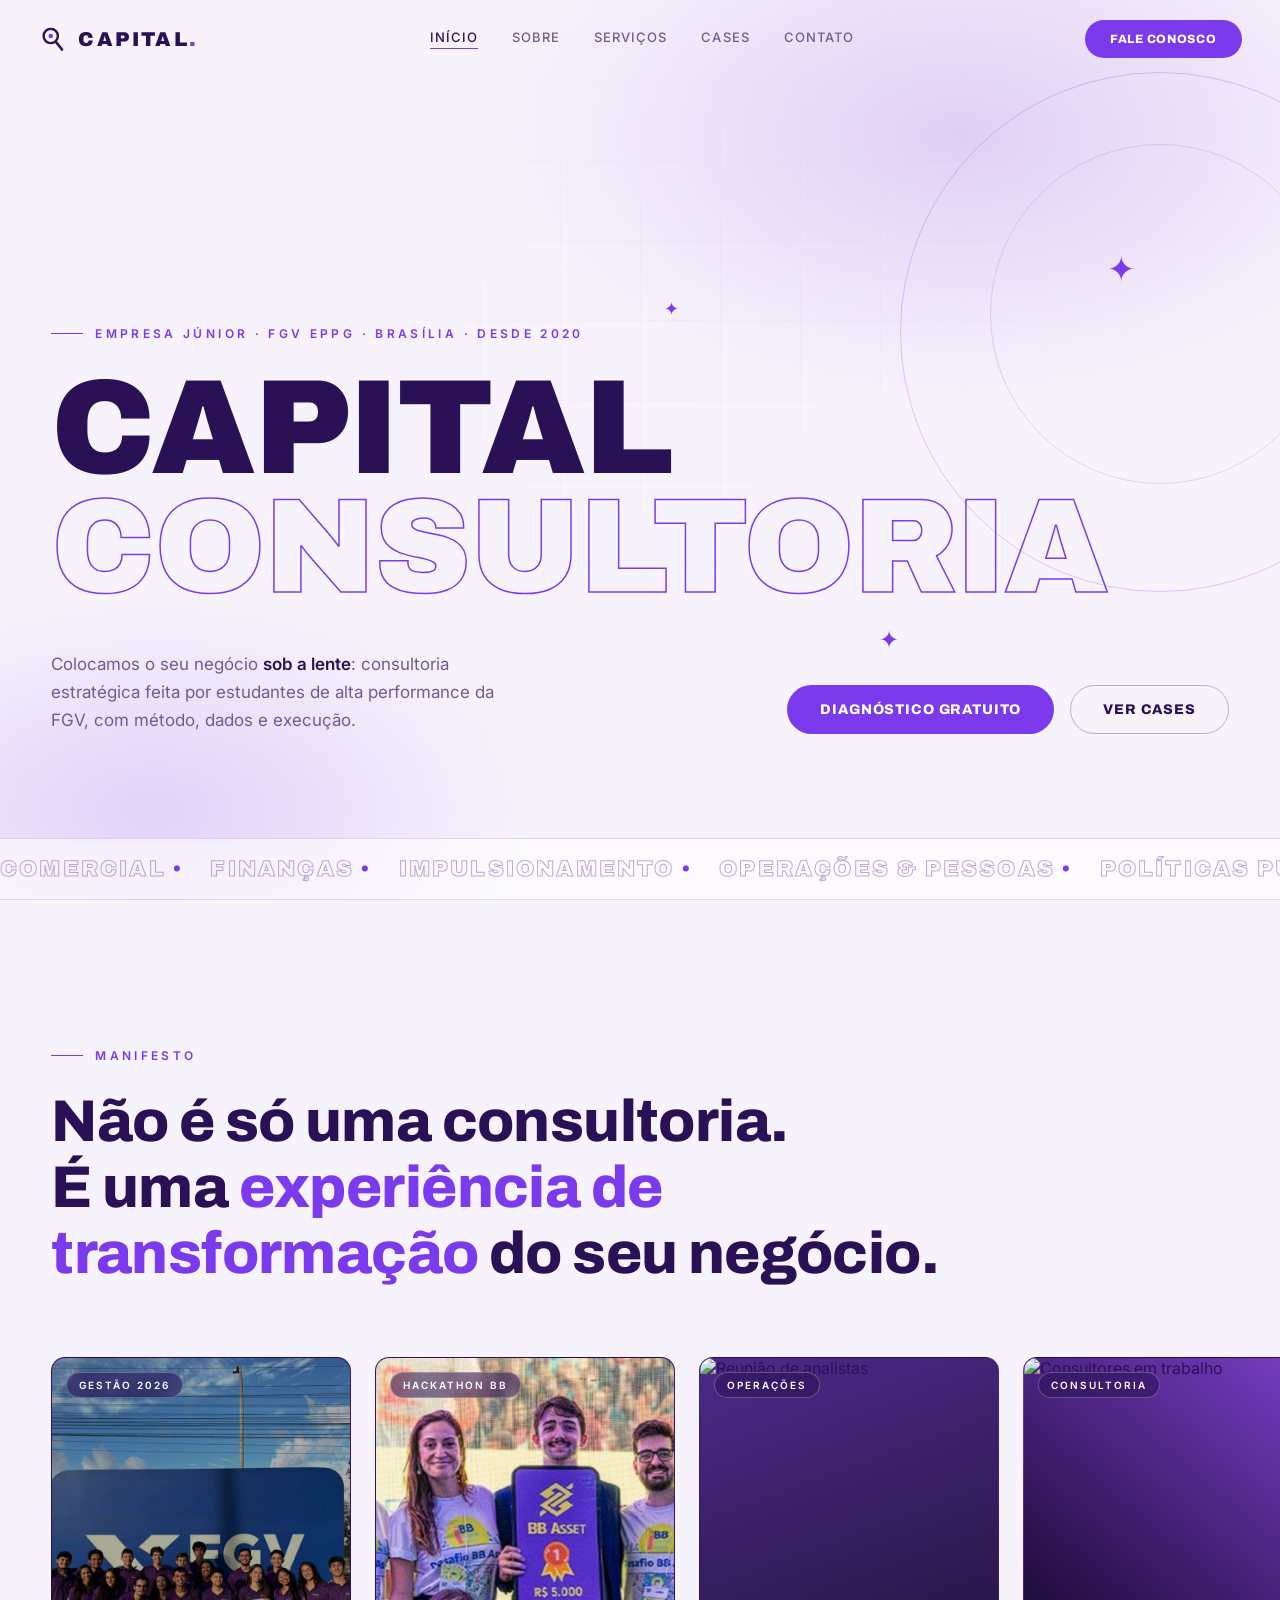
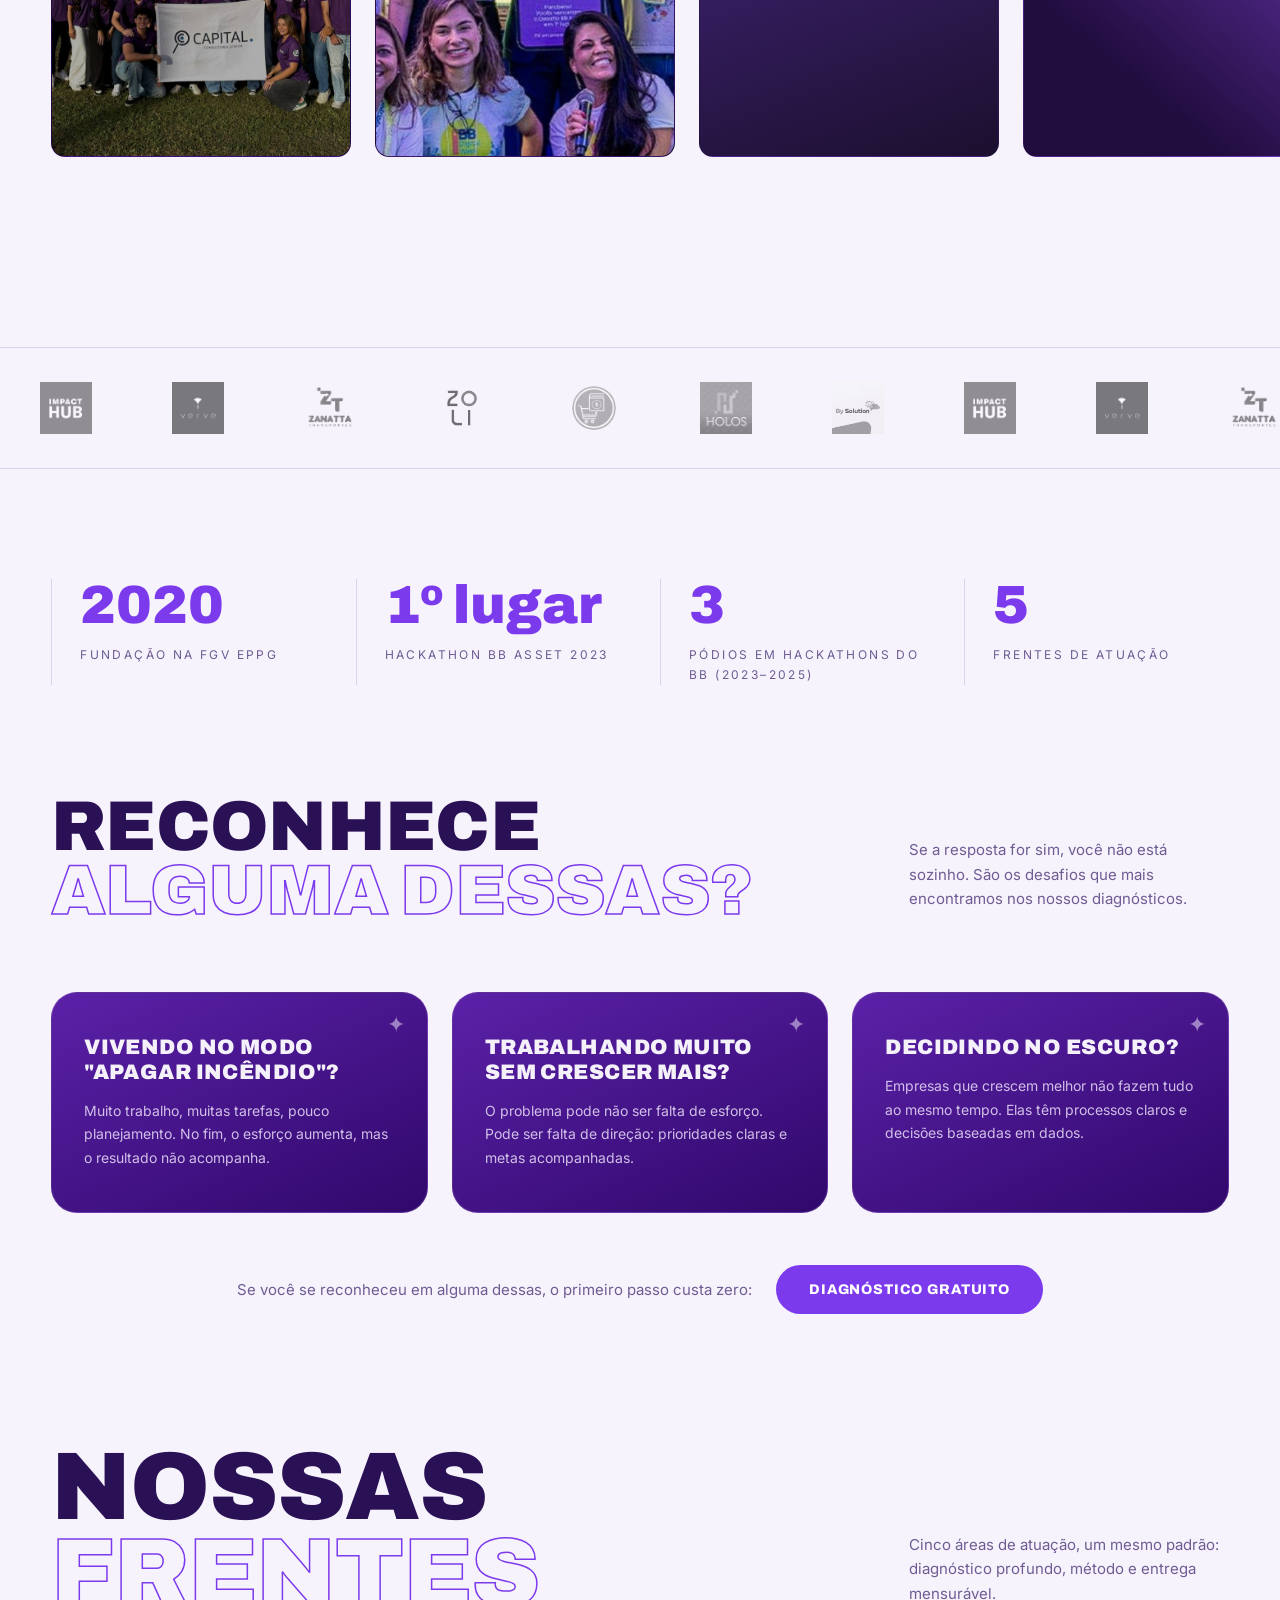
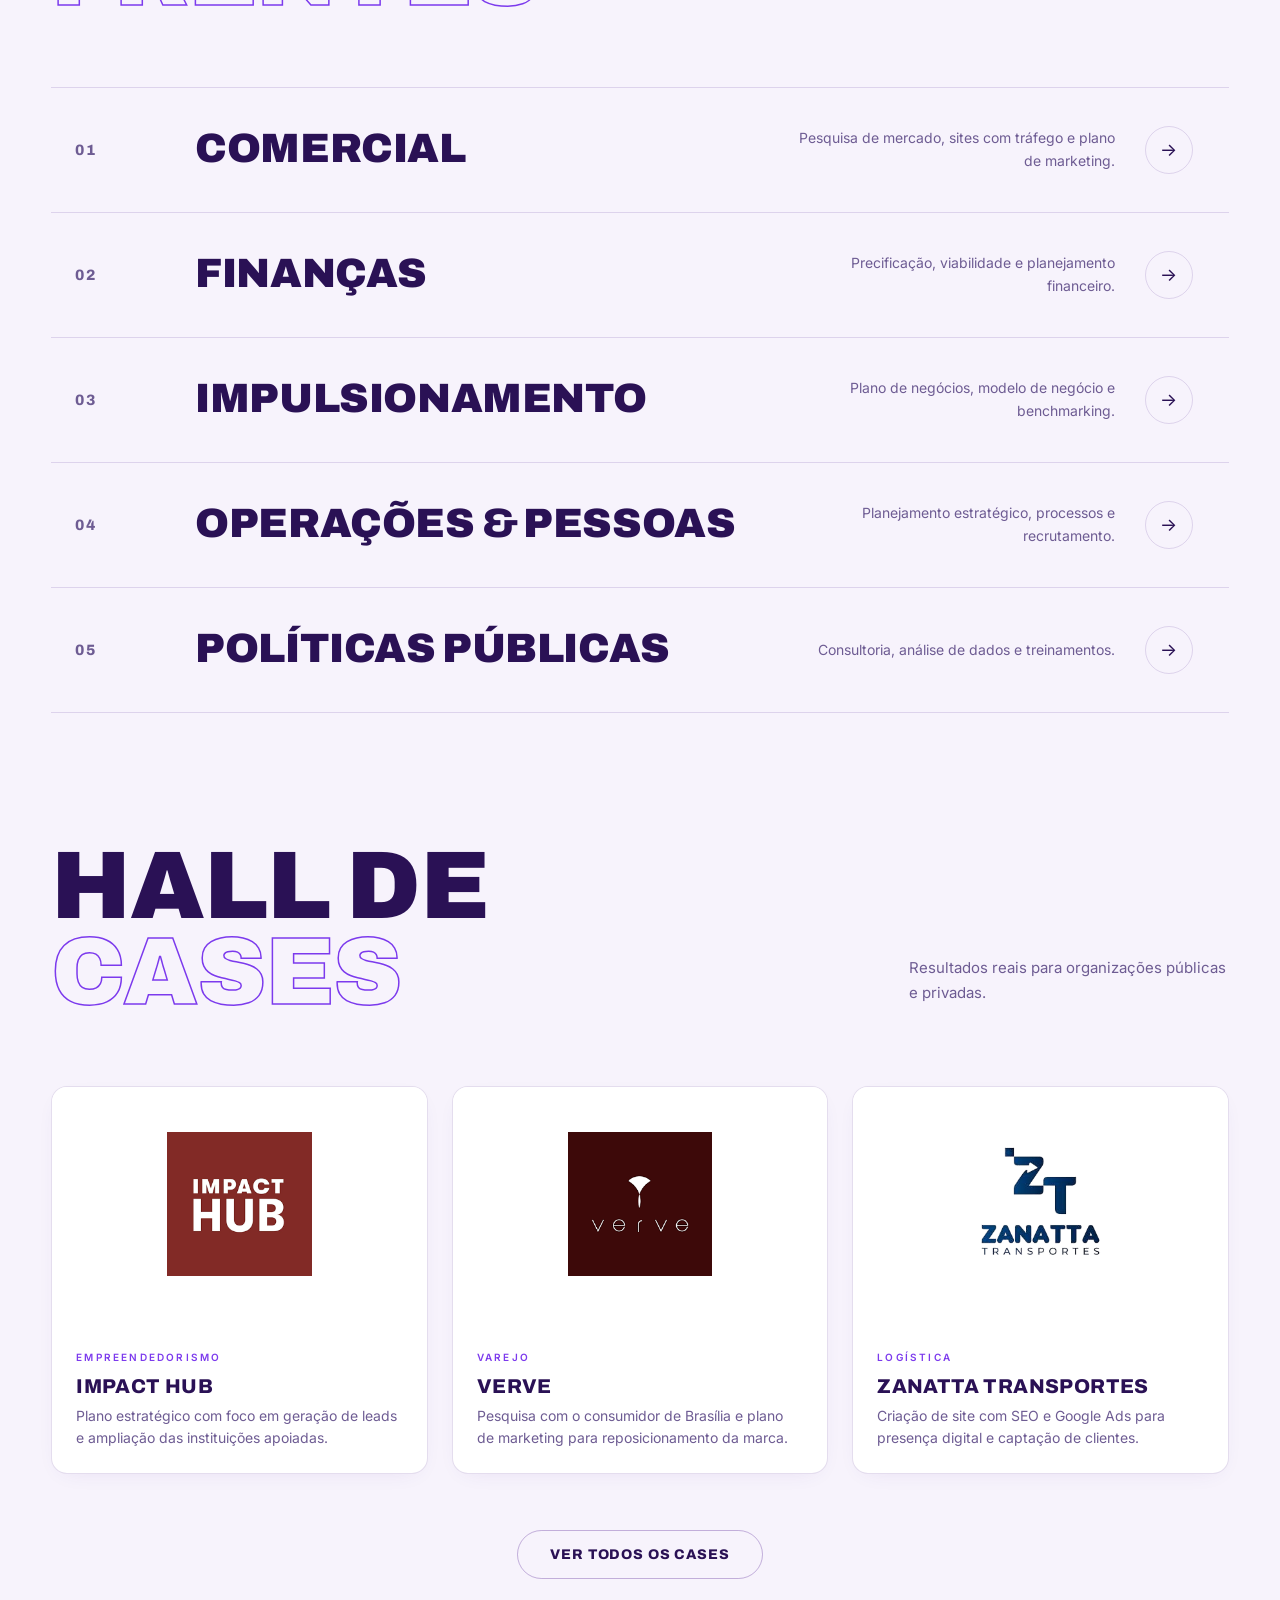
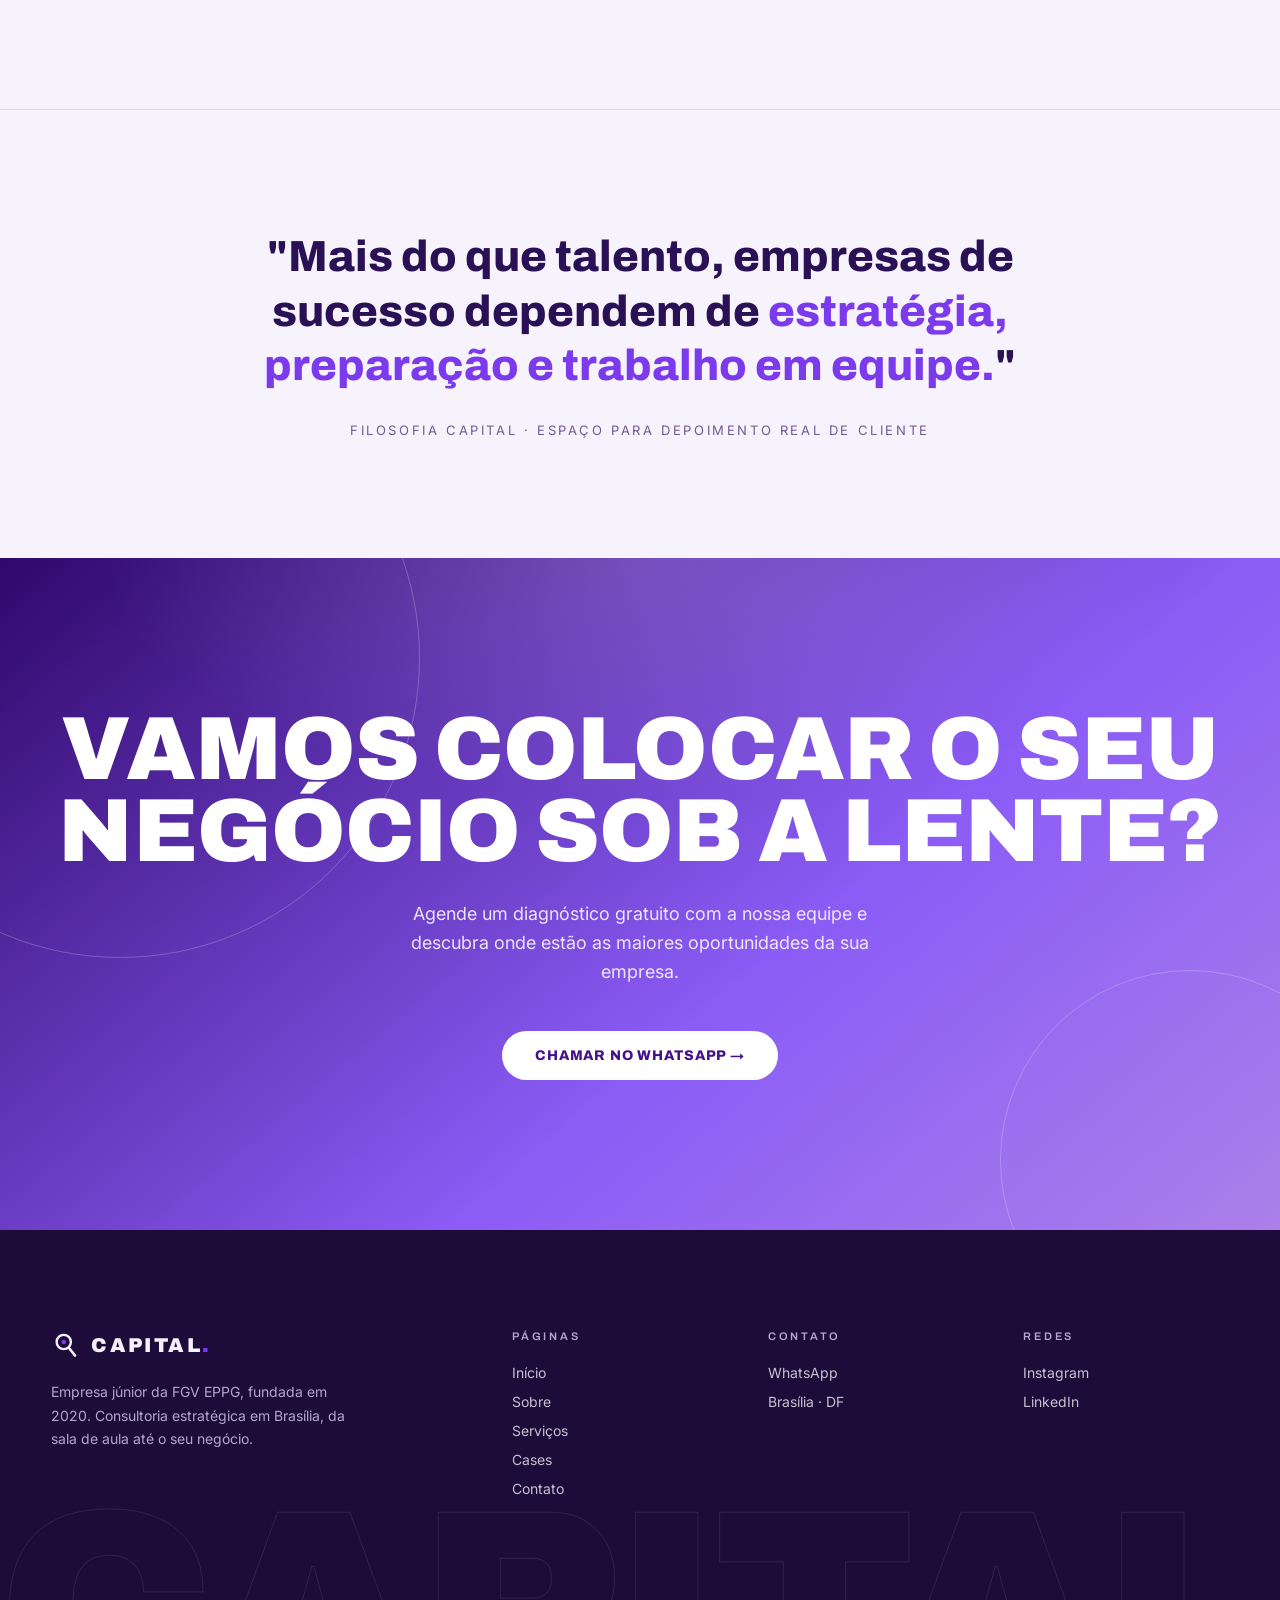
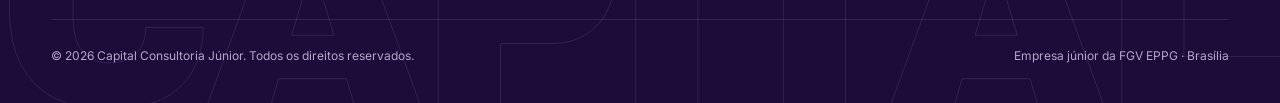
==== commit 42e7fa66: "imagens" ====
--- a/index.html
+++ b/index.html
@@ -13,7 +13,7 @@
 <body>
 <nav id="nav">
   <div class="nav-inner">
-    <a href="/" class="logo">CAPITAL<span>.</span></a>
+    <a href="/" class="logo"><svg class="nav-logo-img" viewBox="0 0 40 40" fill="none" xmlns="http://www.w3.org/2000/svg" aria-hidden="true"><circle cx="17" cy="16" r="9.5" stroke="currentColor" stroke-width="3.2"/><circle cx="17" cy="16" r="3" fill="#7C3AED"/><line x1="24" y1="24" x2="32" y2="34" stroke="currentColor" stroke-width="3.6" stroke-linecap="round"/></svg>CAPITAL<span>.</span></a>
     <div class="nav-links">
       <a href="/" class="active">Início</a>
       <a href="/sobre" >Sobre</a>
@@ -71,26 +71,26 @@
     </div>
     <div class="strip-wrap">
       <div class="strip" id="strip">
-        <div class="polaroid g1"><span class="tag">Brasília · 2026</span><div class="ph">Foto da equipe</div></div>
-        <div class="polaroid g2"><span class="tag">Projeto entregue</span><div class="ph">Reunião com cliente</div></div>
-        <div class="polaroid g3"><span class="tag">FGV EPPG</span><div class="ph">Campus</div></div>
-        <div class="polaroid g4"><span class="tag">Hackathon BB</span><div class="ph">1º lugar 2023</div></div>
-        <div class="polaroid g5"><span class="tag">Diretoria Comercial</span><div class="ph">Bastidores</div></div>
-        <div class="polaroid g6"><span class="tag">Treinamentos</span><div class="ph">Capacitação</div></div>
-        <div class="polaroid g1"><span class="tag">Célula de projetos</span><div class="ph">Time em ação</div></div>
+        <div class="polaroid g1"><span class="tag">Gestão 2026</span><img src="img/equipe-sobre.jpg" alt="Equipe da Capital Consultoria Júnior" loading="lazy"></div>
+        <div class="polaroid g3"><span class="tag">Hackathon BB</span><img src="img/hackathon-bb.jpg" alt="Time da Capital no Hackathon do Banco do Brasil" loading="lazy"></div>
+        <div class="polaroid g4"><span class="tag">Operações</span><img src="img/svc-operacoes.jpg" alt="Reunião de analistas" loading="lazy"></div>
+        <div class="polaroid g5"><span class="tag">Consultoria</span><img src="img/svc-comercial.jpg" alt="Consultores em trabalho" loading="lazy"></div>
+        <div class="polaroid g6"><span class="tag">Setor público</span><img src="img/svc-politicas.jpg" alt="Supremo Tribunal Federal em Brasília" loading="lazy"></div>
+        <div class="polaroid g2"><span class="tag">Innovathon BB · 2º lugar 2025</span><img src="img/hackathon-bb-2025.jpg" alt="Time da Capital com o prêmio de 2º lugar no Innovathon BB 2025" loading="lazy"></div>
+        <div class="polaroid g1"><span class="tag">ENEJ 2025 · João Pessoa</span><img src="img/equipe-home.jpg" alt="Time da Capital no ENEJ 2025" loading="lazy"></div>
       </div>
     </div>
   </section>
 
   <div class="logo-marquee">
-    <div class="logo-track" aria-hidden="true"><span>Impact Hub</span><span>Verve</span><span>Zanatta Transportes</span><span>Zoli Arquitetura</span><span>Pricebook</span><span>Clínica Holos</span><span>BySolution</span><span>Impact Hub</span><span>Verve</span><span>Zanatta Transportes</span><span>Zoli Arquitetura</span><span>Pricebook</span><span>Clínica Holos</span><span>BySolution</span></div>
+    <div class="logo-track" aria-hidden="true"><img src="img/cli-impacthub.png" alt="Impact Hub" loading="lazy"><img src="img/cli-verve.png" alt="Verve" loading="lazy"><img src="img/cli-zanatta.png" alt="Zanatta Transportes" loading="lazy"><img src="img/cli-zoli.png" alt="Zoli Arquitetura" loading="lazy"><img src="img/cli-pricebook.png" alt="Pricebook" loading="lazy"><img src="img/cli-holos.jpg" alt="Clínica Holos" loading="lazy"><img src="img/cli-bysolution.png" alt="BySolution" loading="lazy"><img src="img/cli-impacthub.png" alt="Impact Hub" loading="lazy"><img src="img/cli-verve.png" alt="Verve" loading="lazy"><img src="img/cli-zanatta.png" alt="Zanatta Transportes" loading="lazy"><img src="img/cli-zoli.png" alt="Zoli Arquitetura" loading="lazy"><img src="img/cli-pricebook.png" alt="Pricebook" loading="lazy"><img src="img/cli-holos.jpg" alt="Clínica Holos" loading="lazy"><img src="img/cli-bysolution.png" alt="BySolution" loading="lazy"></div>
   </div>
 
   <section class="numbers" style="border-top:none">
     <div class="wrap numbers-grid">
       <div class="num-item reveal"><div class="big txt">2020</div><p>Fundação na FGV EPPG</p></div>
       <div class="num-item reveal"><div class="big txt">1º lugar</div><p>Hackathon BB Asset 2023</p></div>
-      <div class="num-item reveal"><div class="big txt">2º lugar</div><p>Hackathon BB 2024</p></div>
+      <div class="num-item reveal"><div class="big txt">3</div><p>Pódios em Hackathons do BB (2023–2025)</p></div>
       <div class="num-item reveal"><div class="big txt">5</div><p>Frentes de atuação</p></div>
     </div>
   </section>
@@ -136,9 +136,9 @@
         <p class="note reveal">Resultados reais para organizações públicas e privadas.</p>
       </div>
       <div class="cases-grid">
-        <a class="case-card reveal" href="/cases"><div class="case-media g3"><span class="ph">Imagem do case</span></div><div class="case-body"><span class="case-tag">Empreendedorismo</span><h3>Impact Hub</h3><p>Plano estratégico com foco em geração de leads e ampliação das instituições apoiadas.</p></div></a>
-        <a class="case-card reveal" href="/cases"><div class="case-media g1"><span class="ph">Imagem do case</span></div><div class="case-body"><span class="case-tag">Varejo</span><h3>Verve</h3><p>Pesquisa com o consumidor de Brasília e plano de marketing para reposicionamento da marca.</p></div></a>
-        <a class="case-card reveal" href="/cases"><div class="case-media g5"><span class="ph">Imagem do case</span></div><div class="case-body"><span class="case-tag">Logística</span><h3>Zanatta Transportes</h3><p>Criação de site com SEO e Google Ads para presença digital e captação de clientes.</p></div></a>
+        <a class="case-card reveal" href="/cases"><div class="case-media logo-media"><img src="img/cli-impacthub.png" alt="Impact Hub" loading="lazy"></div><div class="case-body"><span class="case-tag">Empreendedorismo</span><h3>Impact Hub</h3><p>Plano estratégico com foco em geração de leads e ampliação das instituições apoiadas.</p></div></a>
+        <a class="case-card reveal" href="/cases"><div class="case-media logo-media"><img src="img/cli-verve.png" alt="Verve" loading="lazy"></div><div class="case-body"><span class="case-tag">Varejo</span><h3>Verve</h3><p>Pesquisa com o consumidor de Brasília e plano de marketing para reposicionamento da marca.</p></div></a>
+        <a class="case-card reveal" href="/cases"><div class="case-media logo-media"><img src="img/cli-zanatta.png" alt="Zanatta Transportes" loading="lazy"></div><div class="case-body"><span class="case-tag">Logística</span><h3>Zanatta Transportes</h3><p>Criação de site com SEO e Google Ads para presença digital e captação de clientes.</p></div></a>
       </div>
       <div style="display:flex;justify-content:center;margin-top:56px" class="reveal"><a href="/cases" class="btn btn-ghost">Ver todos os cases</a></div>
     </div>
@@ -166,7 +166,7 @@
   <div class="wrap">
     <div class="footer-grid">
       <div class="footer-brand">
-        <a href="/" class="logo">CAPITAL<span>.</span></a>
+        <a href="/" class="logo"><svg class="nav-logo-img" viewBox="0 0 40 40" fill="none" xmlns="http://www.w3.org/2000/svg" aria-hidden="true"><circle cx="17" cy="16" r="9.5" stroke="currentColor" stroke-width="3.2"/><circle cx="17" cy="16" r="3" fill="#7C3AED"/><line x1="24" y1="24" x2="32" y2="34" stroke="currentColor" stroke-width="3.6" stroke-linecap="round"/></svg>CAPITAL<span>.</span></a>
         <p>Empresa júnior da FGV EPPG, fundada em 2020. Consultoria estratégica em Brasília, da sala de aula até o seu negócio.</p>
       </div>
       <div><h4>Páginas</h4><ul>
--- a/css/style.css
+++ b/css/style.css
@@ -288,3 +288,19 @@
 .tl-item::before{content:"";position:absolute;left:-7px;top:6px;width:12px;height:12px;border-radius:50%;background:var(--purple)}
 .tl-item .yr{font-family:'Archivo',sans-serif;font-weight:900;color:var(--purple);font-size:20px;letter-spacing:.06em}
 .tl-item p{margin-top:8px;color:var(--gray);font-size:15px;line-height:1.7;max-width:680px}
+
+/* ---- real images ---- */
+.polaroid img{position:absolute;inset:0;width:100%;height:100%;object-fit:cover}
+.case-media img{position:absolute;inset:0;width:100%;height:100%;object-fit:cover}
+.case-media.logo-media{background:#fff}
+.case-media.logo-media img{object-fit:contain;padding:12%}
+.logo-track img{height:52px;width:auto;margin:0 40px;filter:grayscale(1);opacity:.55;transition:.3s;vertical-align:middle}
+.logo-track img:hover{filter:none;opacity:1}
+.hack .visual{overflow:hidden;padding:0;aspect-ratio:auto;display:grid;gap:2px}
+.hack .visual img{width:100%;height:100%;object-fit:cover;display:block;min-height:0}
+.nav-logo-img{height:30px;width:30px;margin-right:10px;vertical-align:middle;color:var(--white)}
+.logo{display:inline-flex;align-items:center}
+.svc-photo{border-radius:18px;overflow:hidden;margin-top:26px;aspect-ratio:16/9;border:1px solid var(--line)}
+.svc-photo img{width:100%;height:100%;object-fit:cover;display:block}
+.about-photo{border-radius:20px;overflow:hidden;border:1px solid var(--line);margin-top:36px}
+.about-photo img{width:100%;display:block}
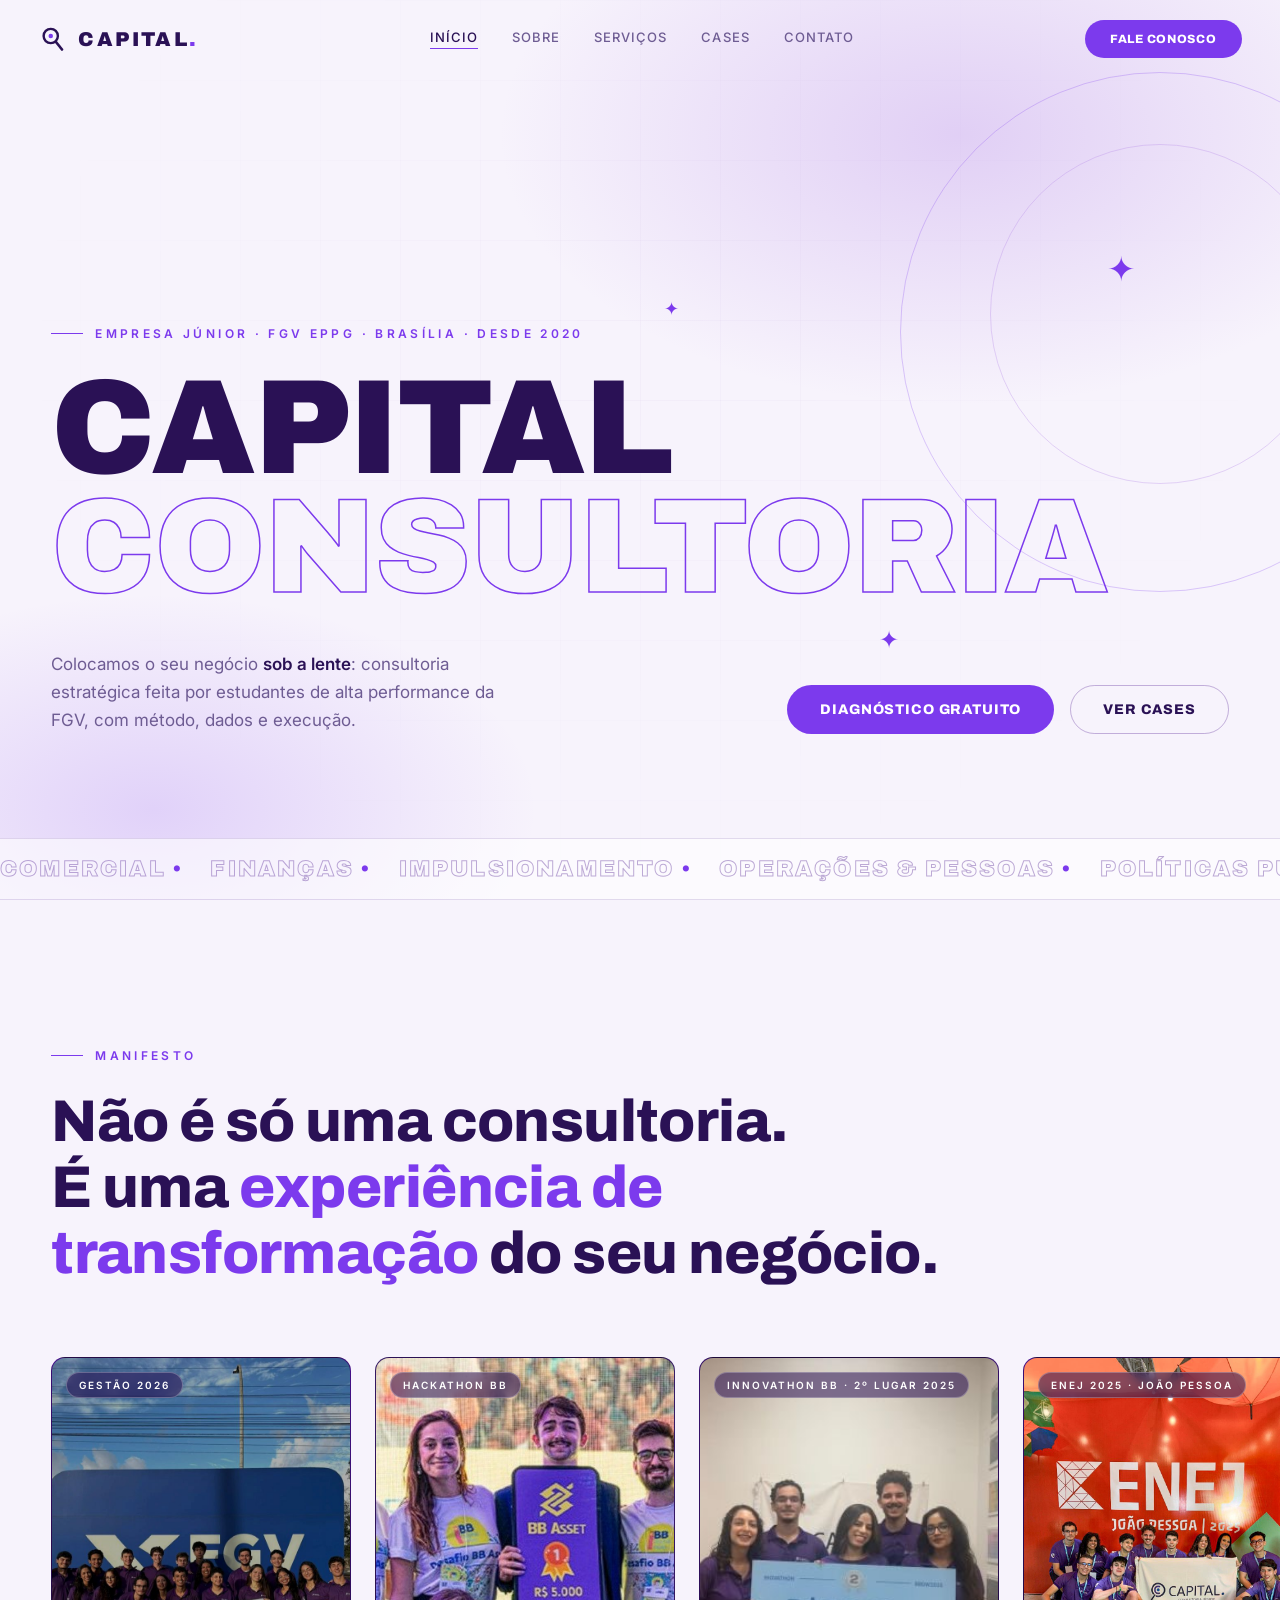
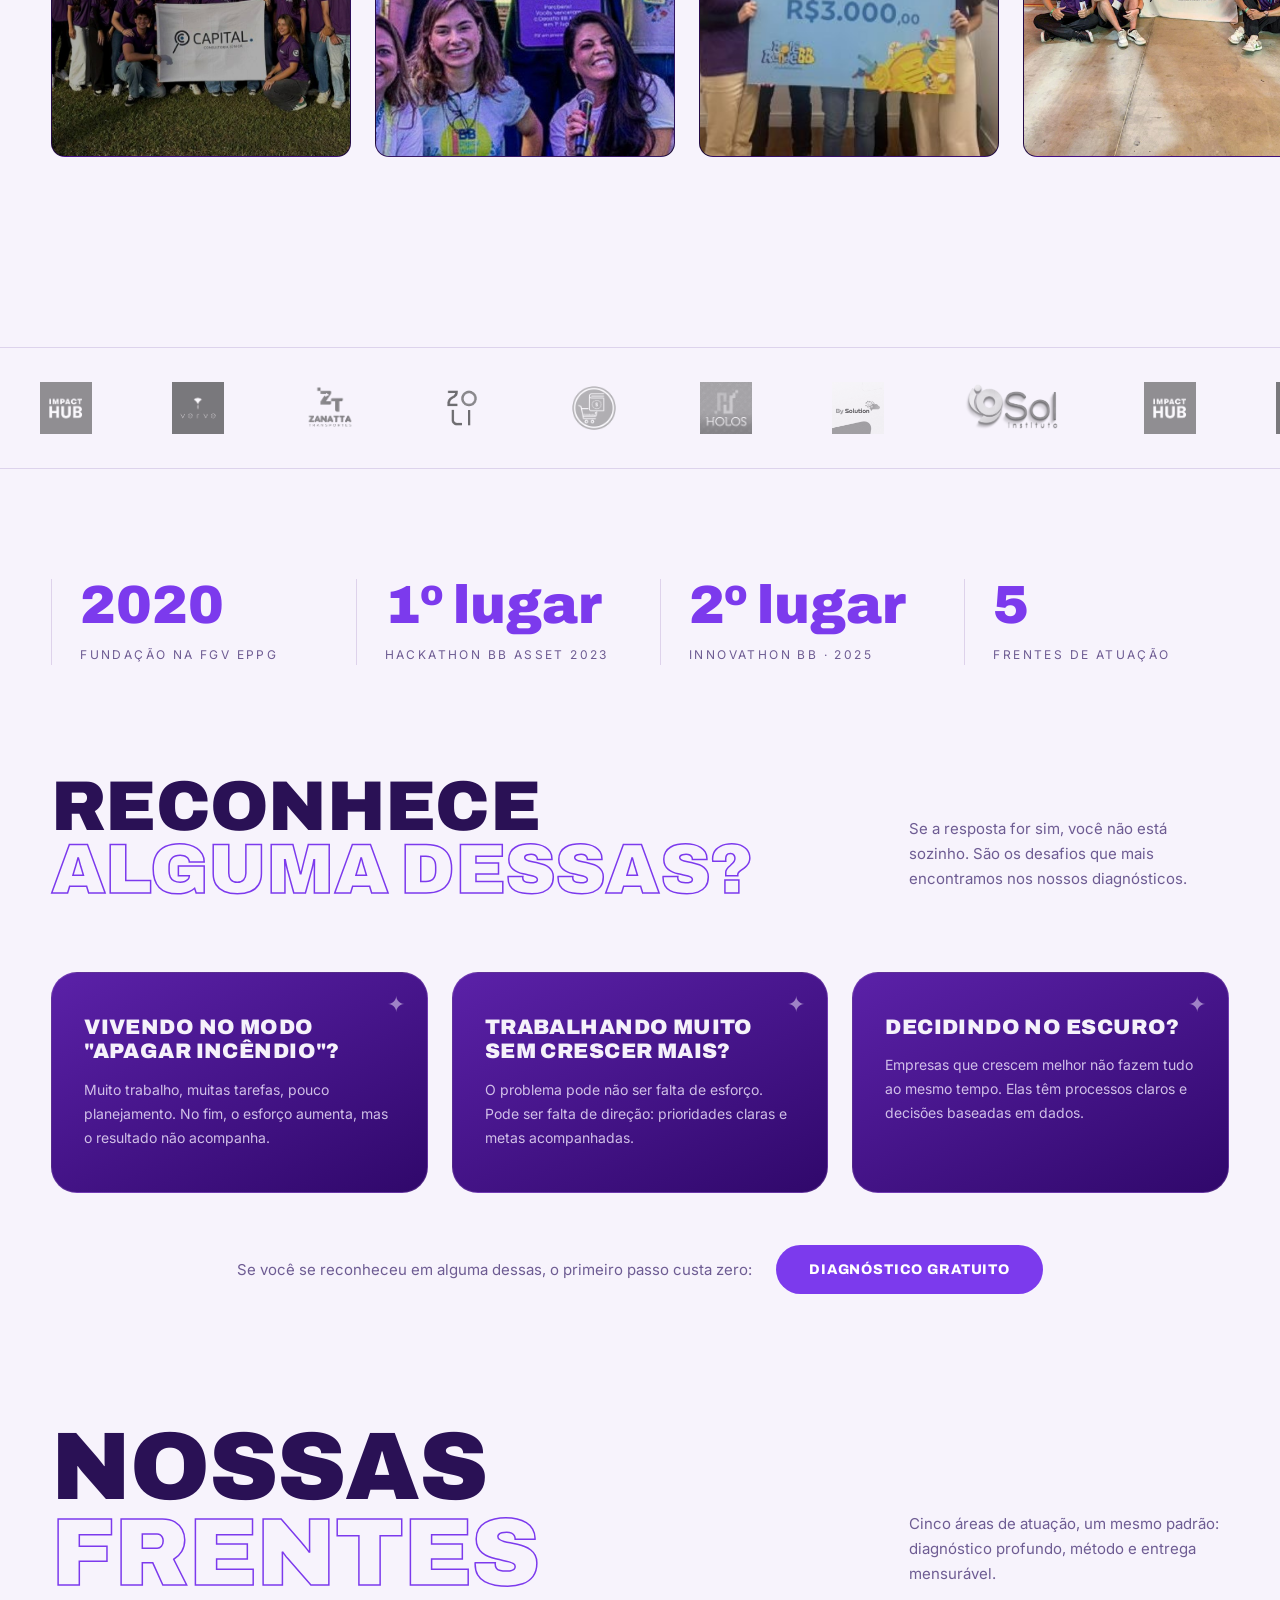
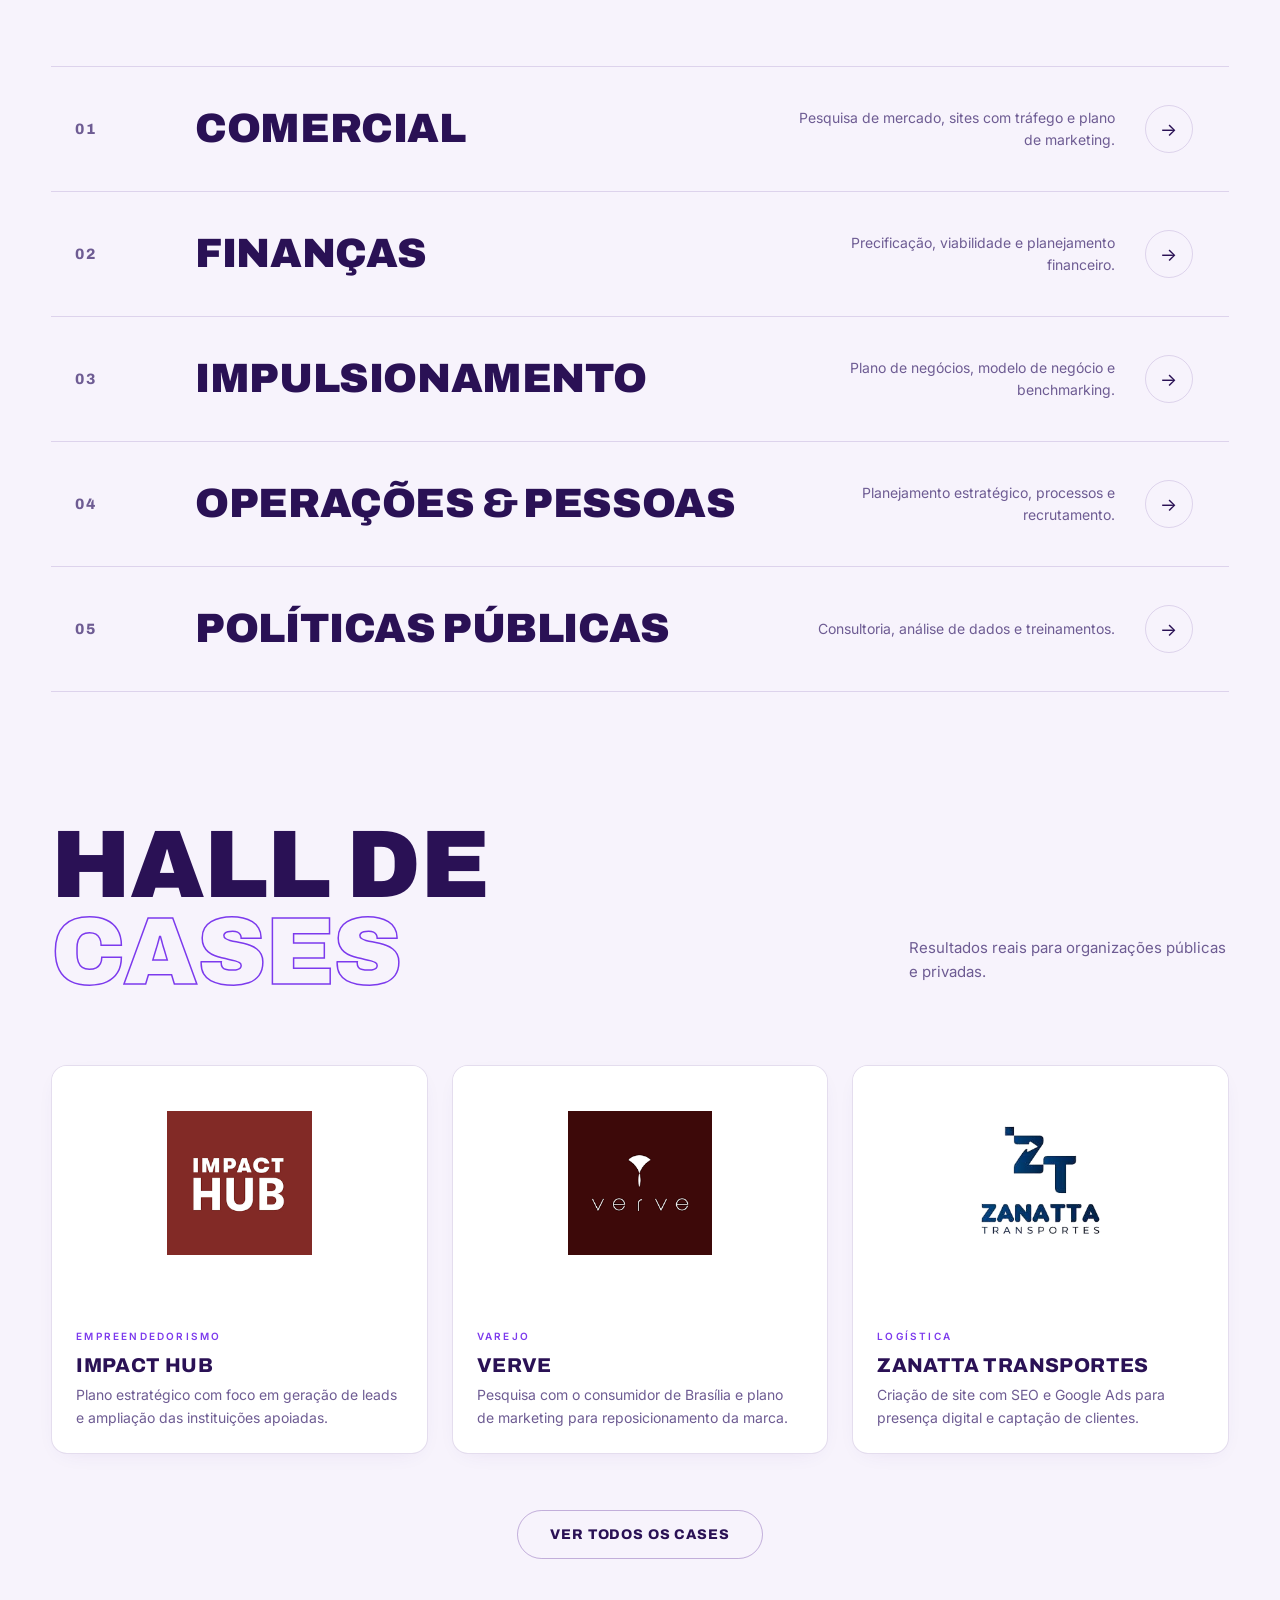
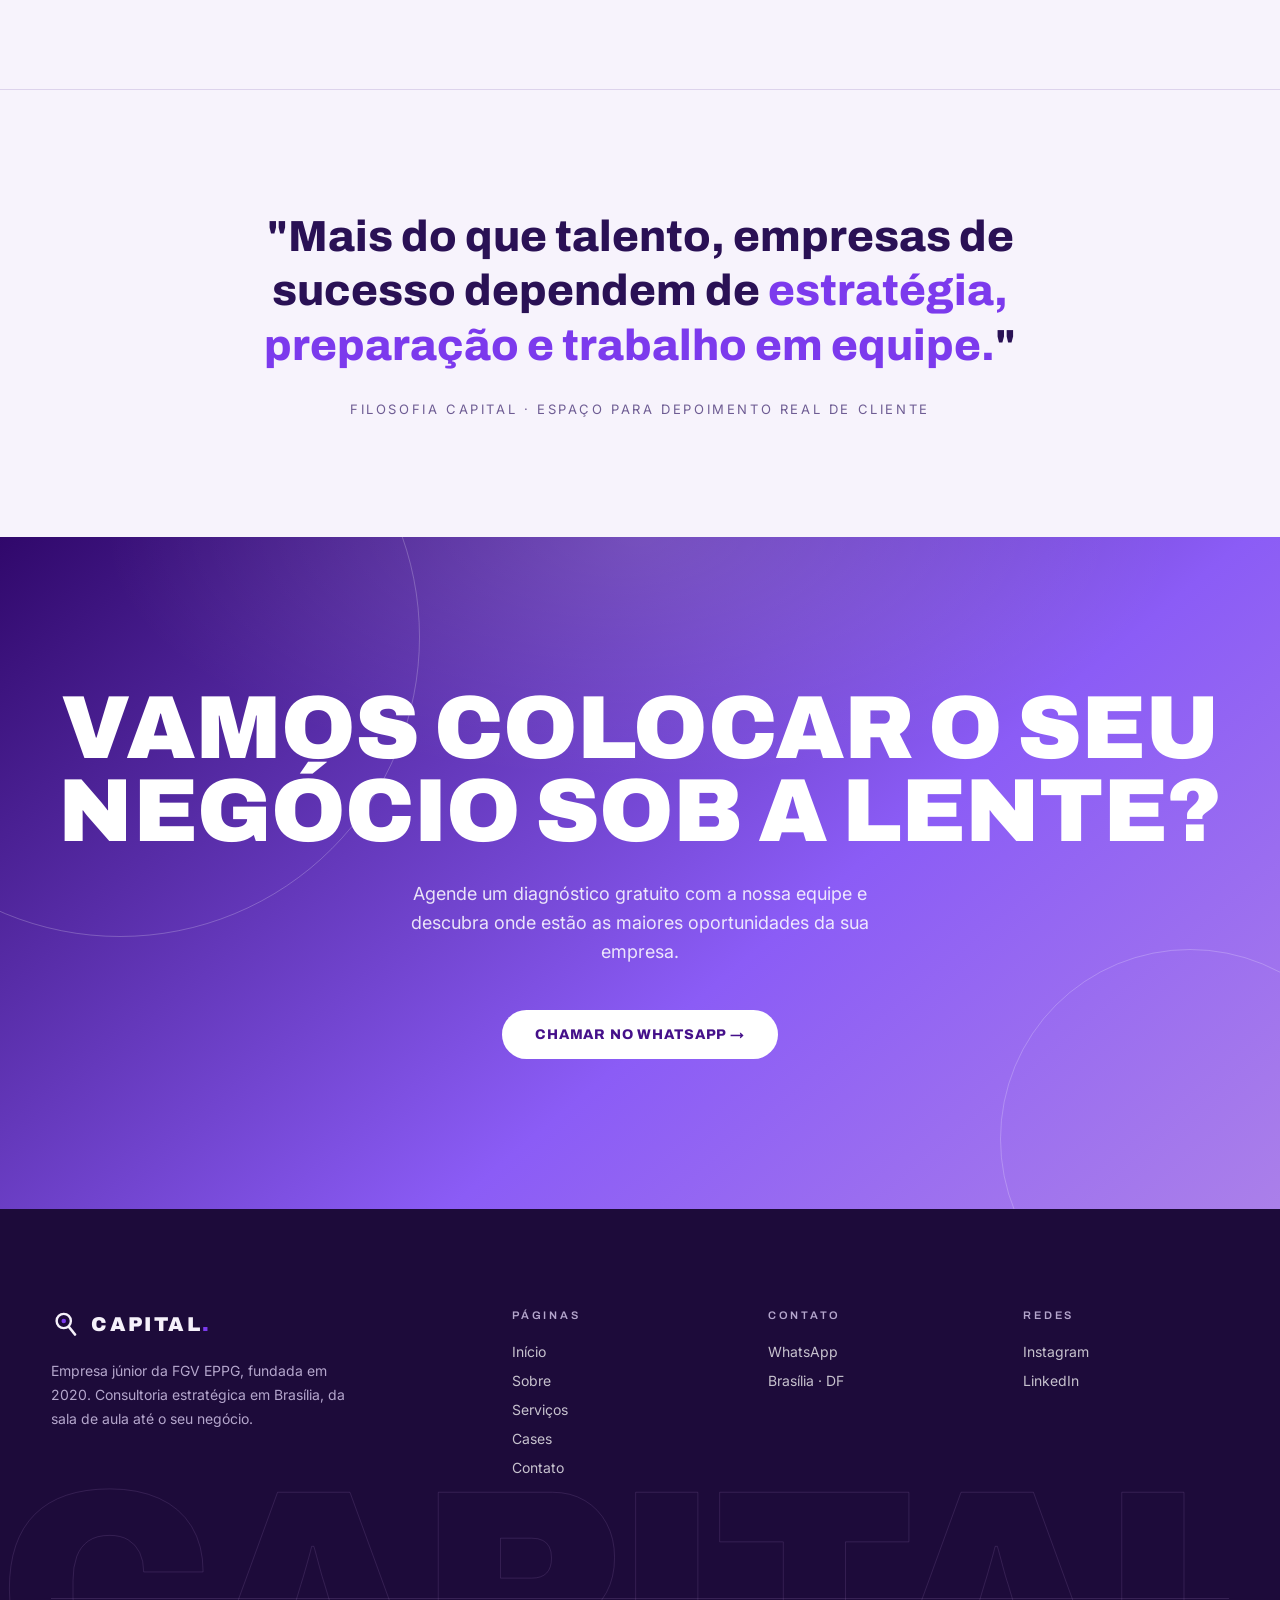
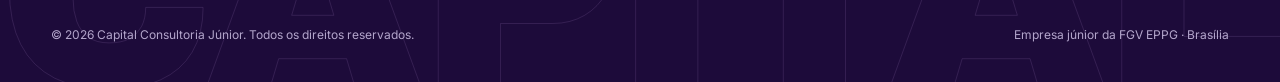
==== commit 78f46228: "i9 sol" ====
--- a/index.html
+++ b/index.html
@@ -73,9 +73,6 @@
       <div class="strip" id="strip">
         <div class="polaroid g1"><span class="tag">Gestão 2026</span><img src="img/equipe-sobre.jpg" alt="Equipe da Capital Consultoria Júnior" loading="lazy"></div>
         <div class="polaroid g3"><span class="tag">Hackathon BB</span><img src="img/hackathon-bb.jpg" alt="Time da Capital no Hackathon do Banco do Brasil" loading="lazy"></div>
-        <div class="polaroid g4"><span class="tag">Operações</span><img src="img/svc-operacoes.jpg" alt="Reunião de analistas" loading="lazy"></div>
-        <div class="polaroid g5"><span class="tag">Consultoria</span><img src="img/svc-comercial.jpg" alt="Consultores em trabalho" loading="lazy"></div>
-        <div class="polaroid g6"><span class="tag">Setor público</span><img src="img/svc-politicas.jpg" alt="Supremo Tribunal Federal em Brasília" loading="lazy"></div>
         <div class="polaroid g2"><span class="tag">Innovathon BB · 2º lugar 2025</span><img src="img/hackathon-bb-2025.jpg" alt="Time da Capital com o prêmio de 2º lugar no Innovathon BB 2025" loading="lazy"></div>
         <div class="polaroid g1"><span class="tag">ENEJ 2025 · João Pessoa</span><img src="img/equipe-home.jpg" alt="Time da Capital no ENEJ 2025" loading="lazy"></div>
       </div>
@@ -83,14 +80,14 @@
   </section>
 
   <div class="logo-marquee">
-    <div class="logo-track" aria-hidden="true"><img src="img/cli-impacthub.png" alt="Impact Hub" loading="lazy"><img src="img/cli-verve.png" alt="Verve" loading="lazy"><img src="img/cli-zanatta.png" alt="Zanatta Transportes" loading="lazy"><img src="img/cli-zoli.png" alt="Zoli Arquitetura" loading="lazy"><img src="img/cli-pricebook.png" alt="Pricebook" loading="lazy"><img src="img/cli-holos.jpg" alt="Clínica Holos" loading="lazy"><img src="img/cli-bysolution.png" alt="BySolution" loading="lazy"><img src="img/cli-impacthub.png" alt="Impact Hub" loading="lazy"><img src="img/cli-verve.png" alt="Verve" loading="lazy"><img src="img/cli-zanatta.png" alt="Zanatta Transportes" loading="lazy"><img src="img/cli-zoli.png" alt="Zoli Arquitetura" loading="lazy"><img src="img/cli-pricebook.png" alt="Pricebook" loading="lazy"><img src="img/cli-holos.jpg" alt="Clínica Holos" loading="lazy"><img src="img/cli-bysolution.png" alt="BySolution" loading="lazy"></div>
+    <div class="logo-track" aria-hidden="true"><img src="img/cli-impacthub.png" alt="Impact Hub" loading="lazy"><img src="img/cli-verve.png" alt="Verve" loading="lazy"><img src="img/cli-zanatta.png" alt="Zanatta Transportes" loading="lazy"><img src="img/cli-zoli.png" alt="Zoli Arquitetura" loading="lazy"><img src="img/cli-pricebook.png" alt="Pricebook" loading="lazy"><img src="img/cli-holos.jpg" alt="Clínica Holos" loading="lazy"><img src="img/cli-bysolution.png" alt="BySolution" loading="lazy"><img src="img/cli-i9sol.png" alt="Instituto i9Sol" loading="lazy"><img src="img/cli-impacthub.png" alt="Impact Hub" loading="lazy"><img src="img/cli-verve.png" alt="Verve" loading="lazy"><img src="img/cli-zanatta.png" alt="Zanatta Transportes" loading="lazy"><img src="img/cli-zoli.png" alt="Zoli Arquitetura" loading="lazy"><img src="img/cli-pricebook.png" alt="Pricebook" loading="lazy"><img src="img/cli-holos.jpg" alt="Clínica Holos" loading="lazy"><img src="img/cli-bysolution.png" alt="BySolution" loading="lazy"><img src="img/cli-i9sol.png" alt="Instituto i9Sol" loading="lazy"></div>
   </div>
 
   <section class="numbers" style="border-top:none">
     <div class="wrap numbers-grid">
       <div class="num-item reveal"><div class="big txt">2020</div><p>Fundação na FGV EPPG</p></div>
       <div class="num-item reveal"><div class="big txt">1º lugar</div><p>Hackathon BB Asset 2023</p></div>
-      <div class="num-item reveal"><div class="big txt">3</div><p>Pódios em Hackathons do BB (2023–2025)</p></div>
+      <div class="num-item reveal"><div class="big txt">2º lugar</div><p>Innovathon BB · 2025</p></div>
       <div class="num-item reveal"><div class="big txt">5</div><p>Frentes de atuação</p></div>
     </div>
   </section>
